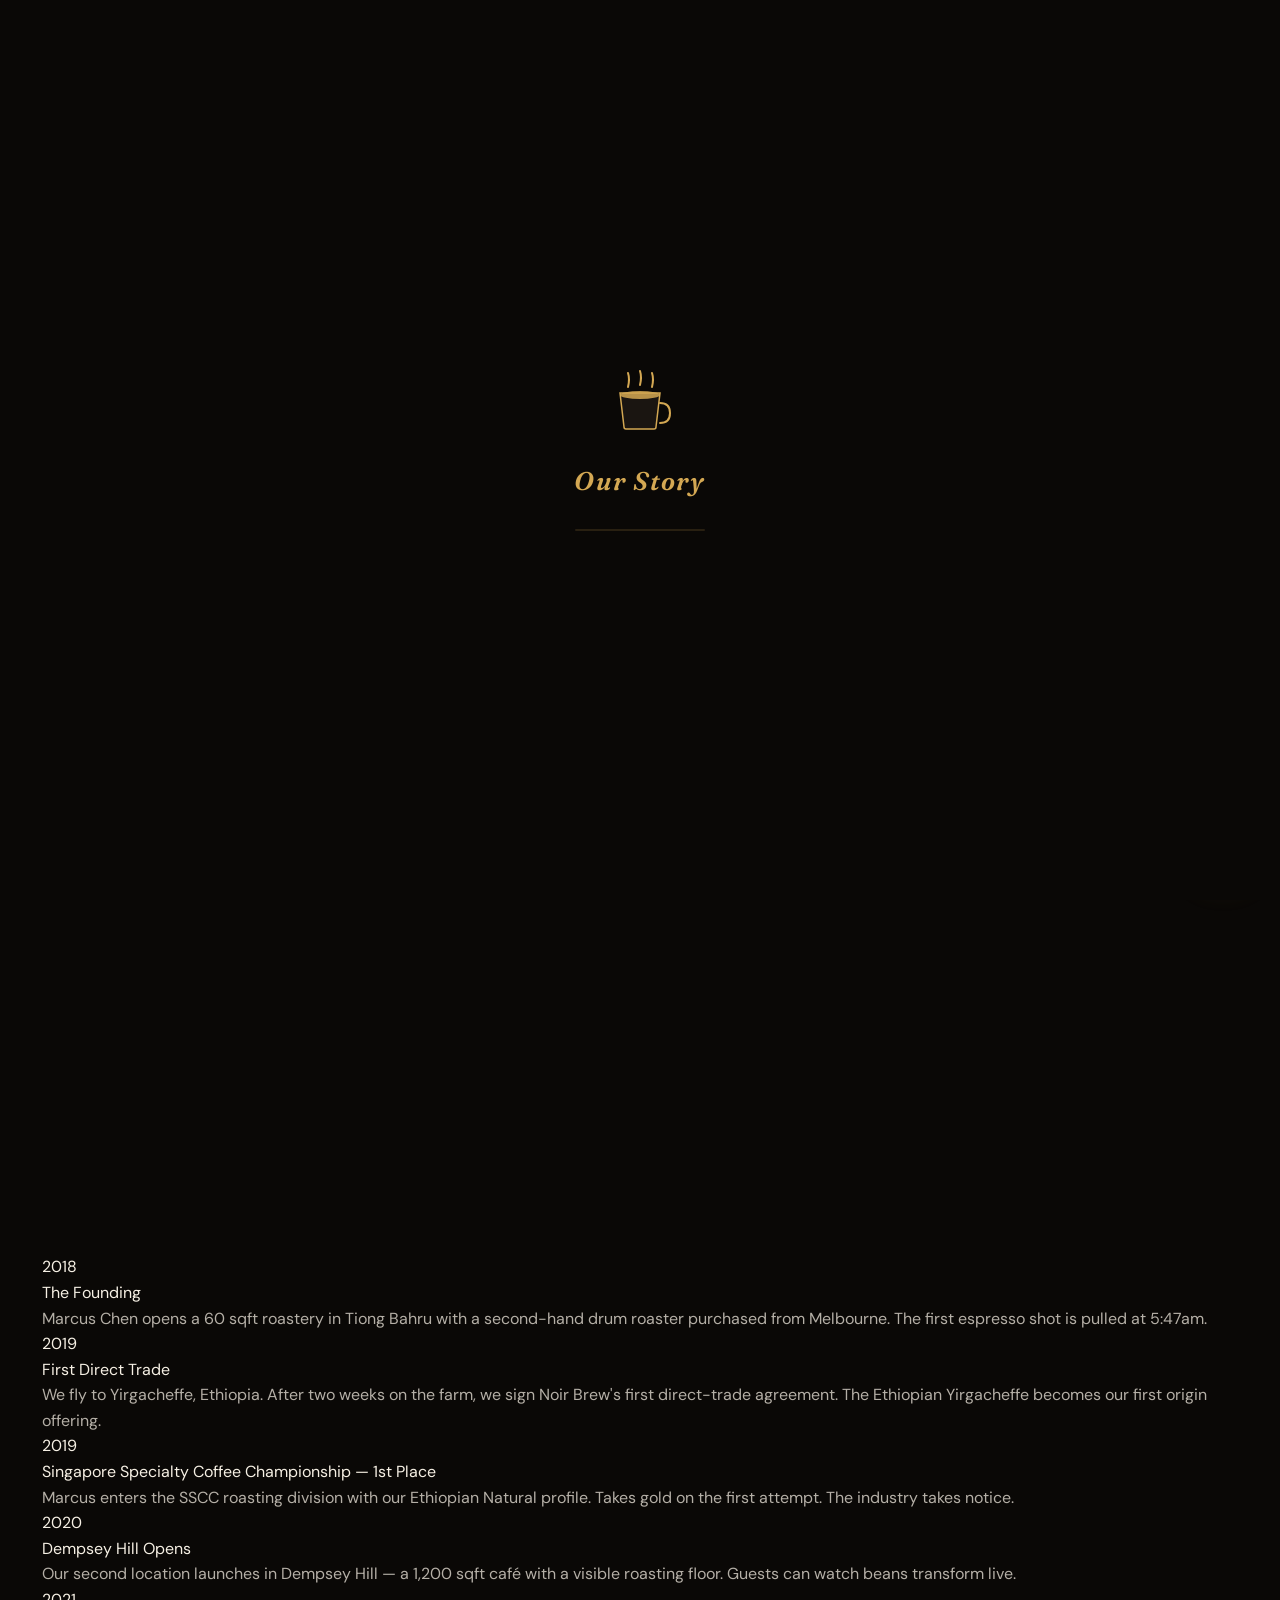
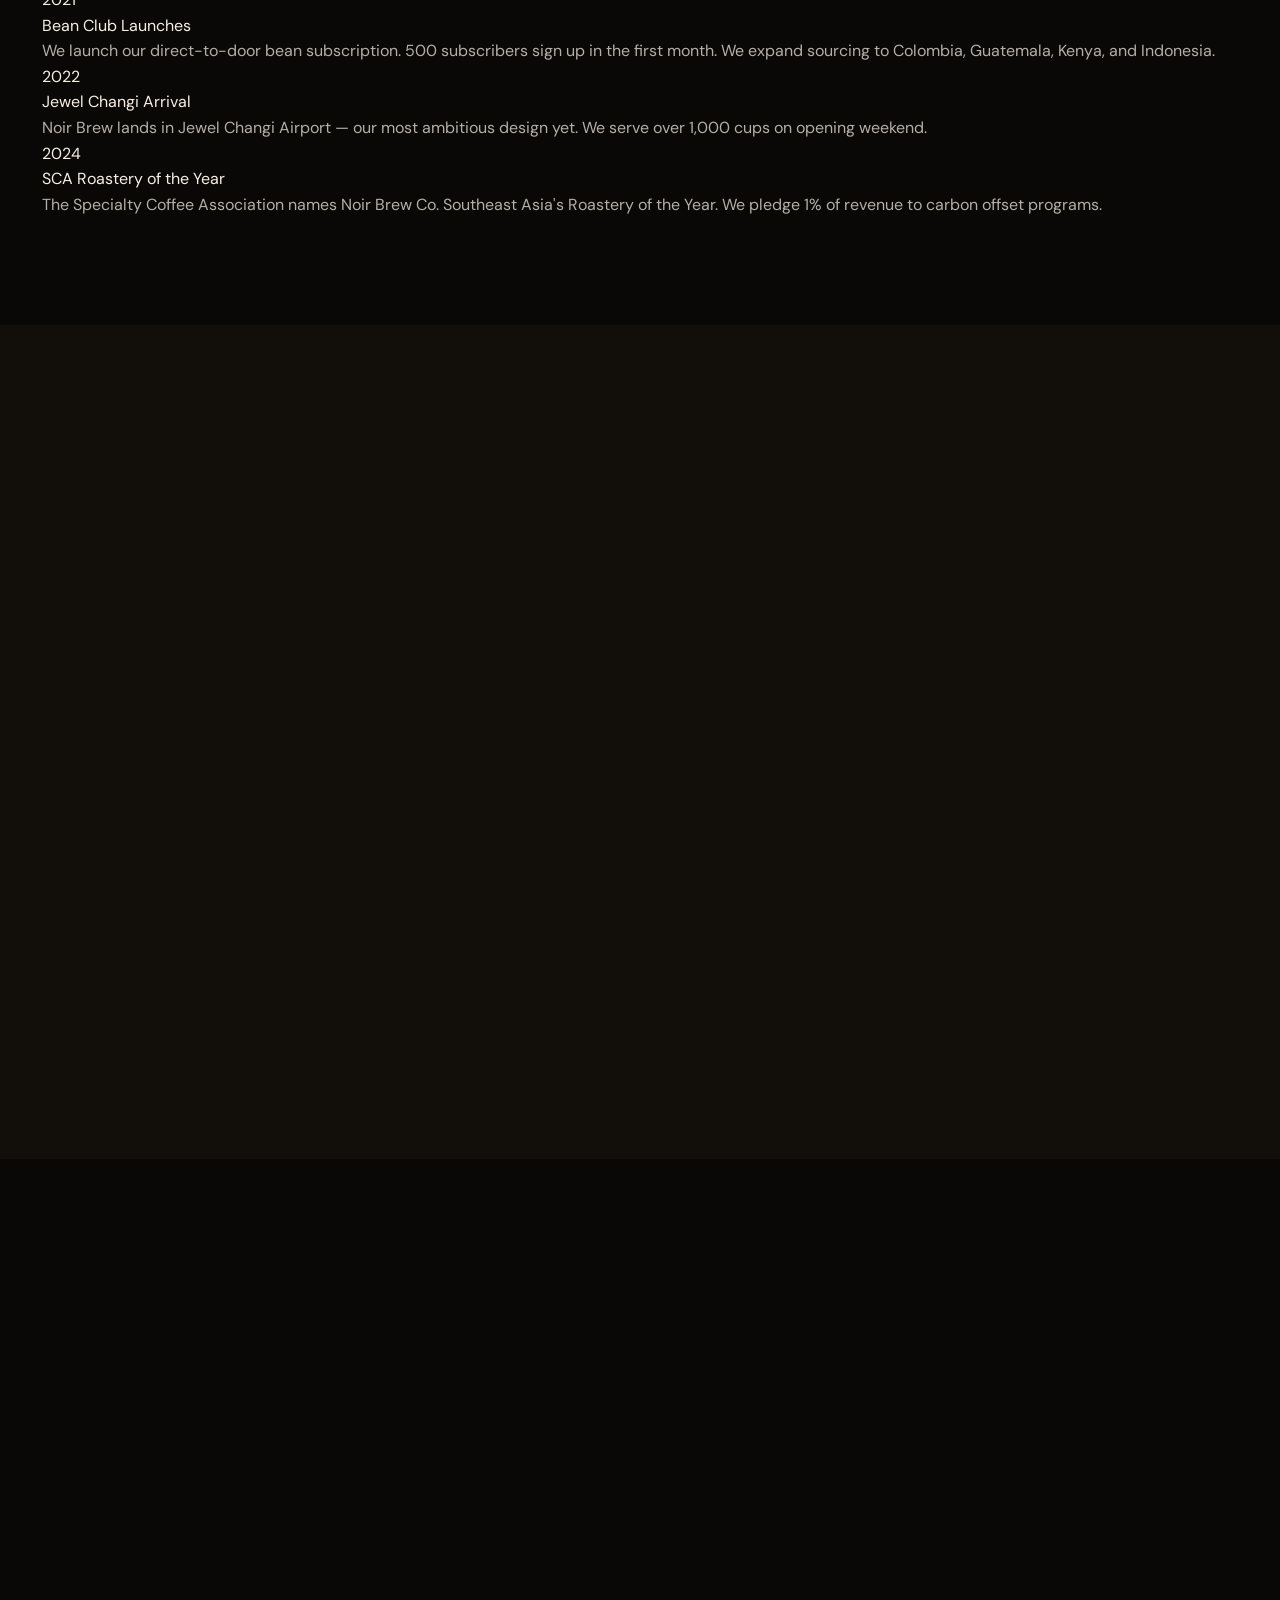
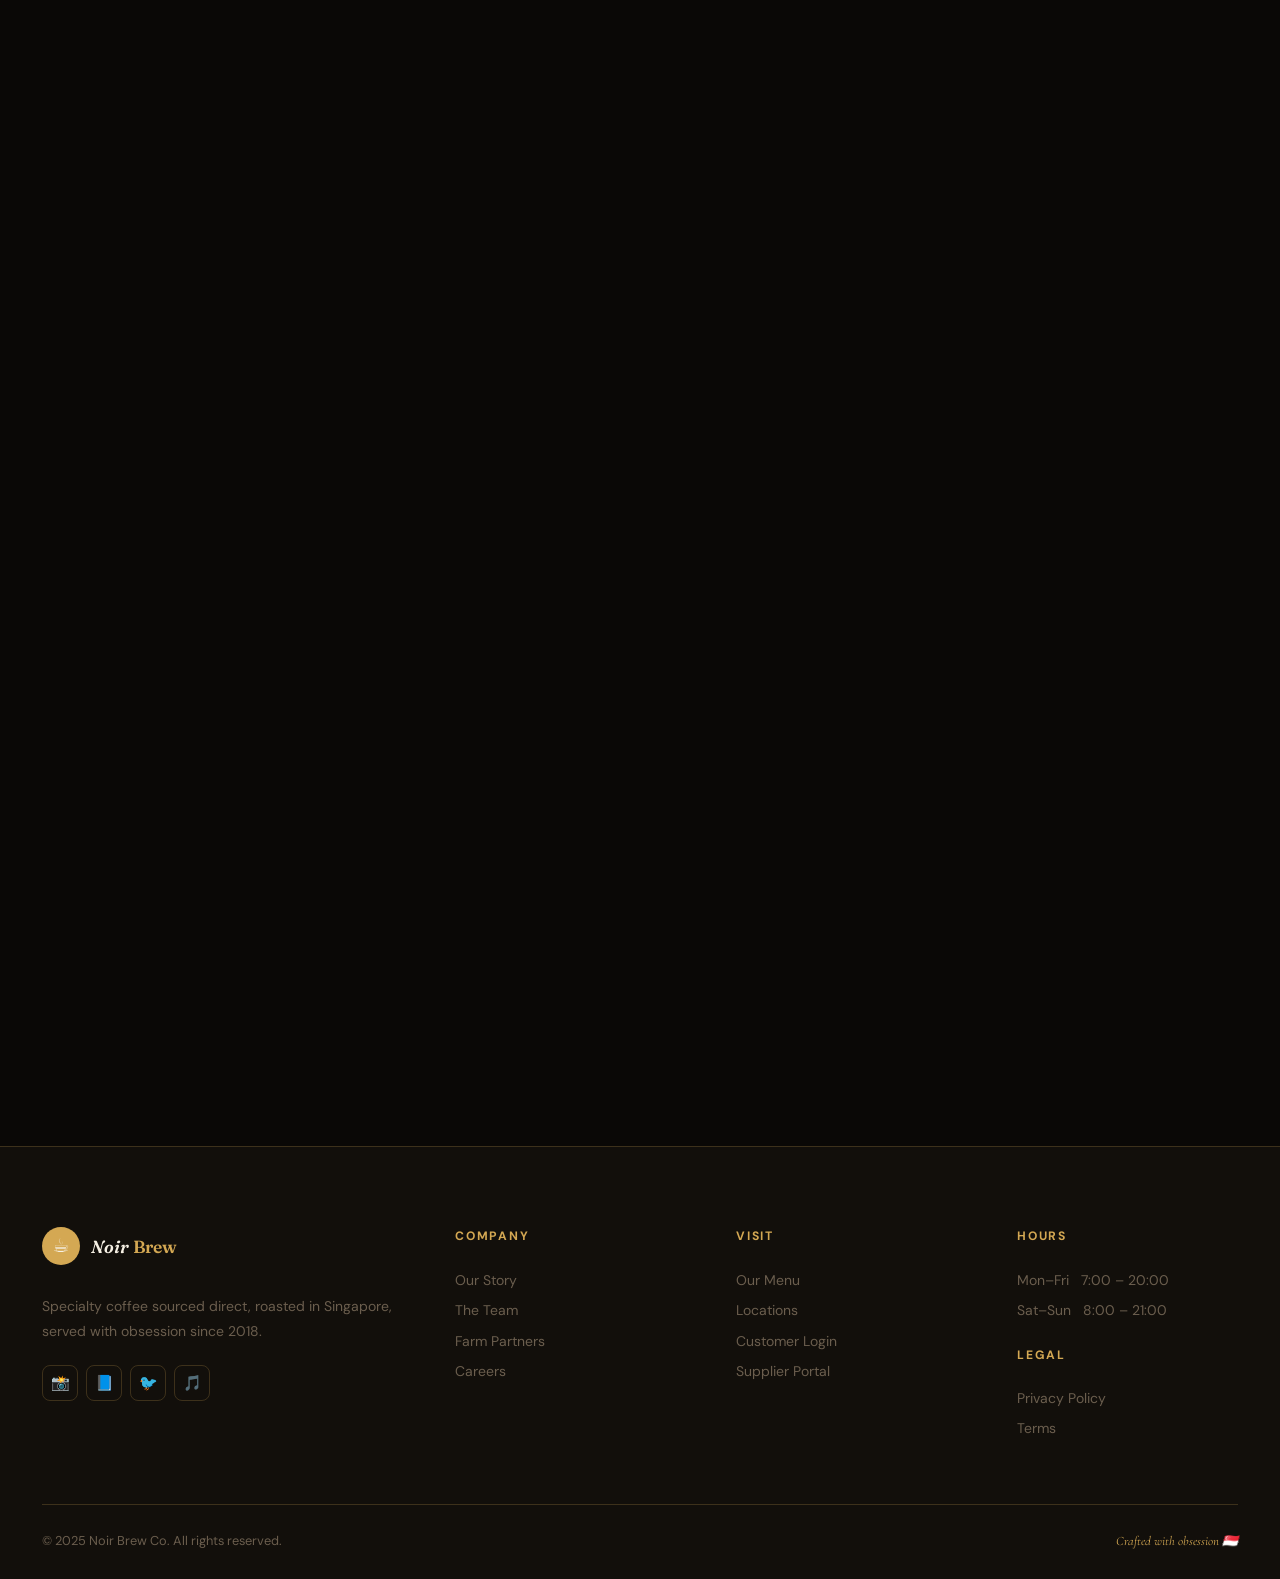
==== about.html @ 49c141d4 "Chatbot HTML" ====
<!doctype html>
<html lang="en">
  <head>
    <meta charset="UTF-8" />
    <meta name="viewport" content="width=device-width, initial-scale=1.0" />
    <meta
      name="description"
      content="Noir Brew Co. — Our story, team, values and farm partnerships. Specialty coffee roasters since 2018."
    />
    <title>About Us — Noir Brew Co.</title>
    <link
      rel="icon"
      href="data:image/svg+xml,<svg xmlns='http://www.w3.org/2000/svg' viewBox='0 0 32 32'><text y='26' font-size='28'>☕</text></svg>"
    />
    <link rel="stylesheet" href="css/style.css" />
    <link rel="stylesheet" href="css/about.css" />
  </head>
  <body>
    <!-- LOADER -->
    <div id="pageLoader">
      <div class="loader__cup">
        <svg viewBox="0 0 64 64" xmlns="http://www.w3.org/2000/svg">
          <path
            d="M20 18 Q22 10 20 4"
            stroke="#d4a853"
            stroke-width="2"
            fill="none"
            stroke-linecap="round"
            style="animation: steamRise 1.4s ease-in-out infinite"
          />
          <path
            d="M32 16 Q34 8 32 2"
            stroke="#d4a853"
            stroke-width="2"
            fill="none"
            stroke-linecap="round"
            style="animation: steamRise 1.4s ease-in-out 0.25s infinite"
          />
          <path
            d="M44 18 Q46 10 44 4"
            stroke="#d4a853"
            stroke-width="2"
            fill="none"
            stroke-linecap="round"
            style="animation: steamRise 1.4s ease-in-out 0.5s infinite"
          />
          <path
            d="M12 24 L16 58 Q16 60 18 60 L46 60 Q48 60 48 58 L52 24 Z"
            fill="#1a1511"
            stroke="#d4a853"
            stroke-width="1.5"
          />
          <path
            d="M52 34 Q62 34 62 44 Q62 54 52 54"
            stroke="#d4a853"
            stroke-width="2"
            fill="none"
            stroke-linecap="round"
          />
          <ellipse
            cx="32"
            cy="26"
            rx="20"
            ry="4"
            fill="#d4a853"
            opacity="0.85"
          />
        </svg>
      </div>
      <div class="loader__logo">Our Story</div>
      <div class="loader__track">
        <div class="loader__bar" id="loaderBar"></div>
      </div>
    </div>
    <div id="themeCurtain"></div>

    <!-- NAVBAR -->
    <nav class="navbar" id="navbar">
      <div class="container navbar__inner">
        <a href="index.html" class="logo">
          <div class="logo__cup">☕</div>
          <div class="logo__text">Noir <em>Brew</em></div>
        </a>
        <ul class="navbar__links">
          <li><a href="index.html" class="nav-link">Home</a></li>
          <li class="has-dropdown">
            <a class="nav-link dropdown-toggle" tabindex="0"
              >Menu
              <svg class="chevron" viewBox="0 0 12 8">
                <path d="M1 1l5 5 5-5" />
              </svg>
            </a>
            <div class="dropdown-menu">
              <a href="menu.html" class="dropdown-item"
                ><span class="dropdown-icon">☕</span>
                <div>
                  <div class="dropdown-label">Hot Drinks</div>
                  <div class="dropdown-sub">Espresso, lattes & more</div>
                </div></a
              >
              <a href="menu.html#cold" class="dropdown-item"
                ><span class="dropdown-icon">🧊</span>
                <div>
                  <div class="dropdown-label">Cold Brews</div>
                  <div class="dropdown-sub">Nitro, iced & sparkling</div>
                </div></a
              >
              <a href="menu.html#beans" class="dropdown-item"
                ><span class="dropdown-icon">🫘</span>
                <div>
                  <div class="dropdown-label">Whole Beans</div>
                  <div class="dropdown-sub">Single-origin bags</div>
                </div></a
              >
            </div>
          </li>
          <li><a href="about.html" class="nav-link active">About</a></li>
          <li><a href="contact.html" class="nav-link">Contact</a></li>
        </ul>
        <div class="navbar__actions">
          <button class="theme-btn" id="themeBtn" title="Toggle theme">
            🌙
          </button>
          <a href="menu.html" class="btn btn-primary">Order Now</a>
          <button
            class="hamburger"
            id="hamburger"
            aria-label="Open menu"
            aria-expanded="false"
          >
            <span></span><span></span><span></span>
          </button>
        </div>
      </div>
    </nav>

    <div class="mob-overlay" id="mobOverlay"></div>
    <div class="mob-menu" id="mobMenu">
      <ul class="mob-menu__links">
        <li><a href="index.html" class="mob-link">🏠 &nbsp;Home</a></li>
        <li><a href="menu.html" class="mob-link">☕ &nbsp;Menu</a></li>
        <li>
          <a href="about.html" class="mob-link active">🫘 &nbsp;About Us</a>
        </li>
        <li><a href="contact.html" class="mob-link">📍 &nbsp;Contact</a></li>
        <li>
          <a href="login.html" class="mob-link">👤 &nbsp;Customer Login</a>
        </li>
        <li>
          <a href="supplier-login.html" class="mob-link"
            >📦 &nbsp;Supplier Portal</a
          >
        </li>
      </ul>
      <div class="mob-menu__divider"></div>
      <div class="mob-menu__actions">
        <a
          href="login.html"
          class="btn btn-outline"
          style="justify-content: center"
          >Sign In</a
        >
        <a
          href="menu.html"
          class="btn btn-primary"
          style="justify-content: center"
          >Order Now</a
        >
      </div>
    </div>

    <!-- PAGE HERO -->
    <section class="page-hero" style="height: 60vh; min-height: 400px">
      <div
        class="page-hero__bg about-hero-bg"
        style="transform: scale(1.04)"
      ></div>
      <div
        class="page-hero__over"
        style="
          background: linear-gradient(
            to bottom,
            rgba(10, 8, 6, 0.82) 0%,
            rgba(10, 8, 6, 0.5) 50%,
            rgba(10, 8, 6, 0.88) 100%
          );
        "
      ></div>

      <!-- Floating stat cards -->
      <div
        style="
          position: absolute;
          bottom: 40px;
          left: 50%;
          transform: translateX(-50%);
          display: flex;
          gap: 16px;
          z-index: 3;
        "
        class="hero-stats-row"
      >
        <div
          style="
            background: rgba(26, 21, 17, 0.88);
            backdrop-filter: blur(14px);
            border: 1px solid var(--c-border-strong);
            border-radius: var(--r-md);
            padding: 14px 22px;
            text-align: center;
            animation: fadeUp 0.8s var(--ease-out) 0.6s both;
          "
        >
          <div
            style="
              font-family: var(--font-display);
              font-size: 1.7rem;
              font-weight: 700;
              color: var(--c-gold);
            "
          >
            2018
          </div>
          <div
            style="
              font-size: 0.7rem;
              font-weight: 700;
              letter-spacing: 0.1em;
              text-transform: uppercase;
              color: var(--c-muted);
            "
          >
            Founded
          </div>
        </div>
        <div
          style="
            background: rgba(26, 21, 17, 0.88);
            backdrop-filter: blur(14px);
            border: 1px solid var(--c-border-strong);
            border-radius: var(--r-md);
            padding: 14px 22px;
            text-align: center;
            animation: fadeUp 0.8s var(--ease-out) 0.75s both;
          "
        >
          <div
            style="
              font-family: var(--font-display);
              font-size: 1.7rem;
              font-weight: 700;
              color: var(--c-gold);
            "
          >
            12K+
          </div>
          <div
            style="
              font-size: 0.7rem;
              font-weight: 700;
              letter-spacing: 0.1em;
              text-transform: uppercase;
              color: var(--c-muted);
            "
          >
            Cups / Month
          </div>
        </div>
        <div
          style="
            background: rgba(26, 21, 17, 0.88);
            backdrop-filter: blur(14px);
            border: 1px solid var(--c-border-strong);
            border-radius: var(--r-md);
            padding: 14px 22px;
            text-align: center;
            animation: fadeUp 0.8s var(--ease-out) 0.9s both;
          "
        >
          <div
            style="
              font-family: var(--font-display);
              font-size: 1.7rem;
              font-weight: 700;
              color: var(--c-gold);
            "
          >
            5
          </div>
          <div
            style="
              font-size: 0.7rem;
              font-weight: 700;
              letter-spacing: 0.1em;
              text-transform: uppercase;
              color: var(--c-muted);
            "
          >
            Countries
          </div>
        </div>
        <div
          style="
            background: rgba(26, 21, 17, 0.88);
            backdrop-filter: blur(14px);
            border: 1px solid var(--c-border-strong);
            border-radius: var(--r-md);
            padding: 14px 22px;
            text-align: center;
            animation: fadeUp 0.8s var(--ease-out) 1.05s both;
          "
        >
          <div
            style="
              font-family: var(--font-display);
              font-size: 1.7rem;
              font-weight: 700;
              color: var(--c-gold);
            "
          >
            SCA
          </div>
          <div
            style="
              font-size: 0.7rem;
              font-weight: 700;
              letter-spacing: 0.1em;
              text-transform: uppercase;
              color: var(--c-muted);
            "
          >
            Certified
          </div>
        </div>
      </div>

      <div class="page-hero__content" style="transform: translateY(-30px)">
        <div
          class="eyebrow"
          style="justify-content: center; margin-bottom: 16px"
        >
          Est. 2018 · Tiong Bahru, Singapore
        </div>
        <h1
          class="page-hero__title"
          style="font-size: clamp(2.6rem, 6vw, 5rem)"
        >
          A Story Told<br />
          <em style="color: var(--c-gold); font-style: italic">In Every Cup</em>
        </h1>
        <div class="breadcrumb" style="margin-top: 18px">
          <a href="index.html">Home</a>
          <span style="opacity: 0.4">→</span>
          <span>About</span>
        </div>
      </div>
    </section>

    <!-- MANIFESTO -->
    <section class="manifesto section--alt">
      <div class="container manifesto__inner">
        <div class="manifesto__line">
          <div class="manifesto__rule"></div>
          <svg width="18" height="18" viewBox="0 0 18 18" fill="none">
            <circle cx="9" cy="9" r="5" stroke="#d4a853" stroke-width="1.5" />
            <circle cx="9" cy="9" r="2" fill="#d4a853" />
          </svg>
          <div
            class="manifesto__rule"
            style="
              background: linear-gradient(90deg, var(--c-gold), transparent);
            "
          ></div>
        </div>
        <blockquote class="manifesto__quote reveal">
          "Coffee is not a commodity. It is a <em>landscape</em>, a farmer's
          hands, a roaster's instinct, and a barista's discipline — all
          collapsed into a single, fleeting moment in your cup."
        </blockquote>
        <p class="manifesto__attr reveal d2">
          — Marcus Chen, Founder & Roast Master
        </p>
      </div>
    </section>

    <!-- ORIGIN STORY -->
    <section class="section">
      <div class="container">
        <div class="story-grid">
          <!-- Left: sticky text -->
          <div class="story-text">
            <div class="eyebrow reveal">Our Story</div>
            <h2 class="reveal d1">
              Born from a<br />
              <em style="color: var(--c-gold); font-style: italic"
                >Single Obsession</em
              >
            </h2>
            <p class="reveal d2">
              It started with a second-hand drum roaster, a cramped unit in
              Tiong Bahru, and the stubborn conviction that Singapore deserved
              world-class specialty coffee.
            </p>
            <p class="reveal d3">
              Marcus had spent a decade travelling origin farms and working in
              roasteries across Melbourne, Tokyo, and Copenhagen. When he came
              home, he brought everything he'd learned — and built something he
              couldn't find anywhere else.
            </p>
            <p class="reveal d4">
              Seven years on, Noir Brew Co. is three locations, twelve farm
              partnerships, and over 12,000 cups a month. But the obsession
              hasn't changed. The only thing that matters is what's in the cup.
            </p>

            <!-- Mini image gallery -->
            <div class="story-img-wrap reveal d5">
              <img
                class="story-img"
                src="https://images.unsplash.com/photo-1447933601403-0c6688de566e?w=800&q=80"
                alt="Coffee farm origin"
                loading="lazy"
              />
            </div>
            <div
              style="
                display: grid;
                grid-template-columns: 1fr 1fr;
                gap: 12px;
                margin-top: 12px;
              "
            >
              <div
                style="
                  border-radius: var(--r-md);
                  overflow: hidden;
                  height: 120px;
                "
                class="reveal d5"
              >
                <img
                  src="https://images.unsplash.com/photo-1459755486867-b55449bb39ff?w=400&q=80"
                  alt="Coffee beans"
                  loading="lazy"
                  style="
                    width: 100%;
                    height: 100%;
                    object-fit: cover;
                    transition: transform 0.6s;
                    display: block;
                  "
                  onmouseenter="this.style.transform = 'scale(1.06)'"
                  onmouseleave="this.style.transform = ''"
                />
              </div>
              <div
                style="
                  border-radius: var(--r-md);
                  overflow: hidden;
                  height: 120px;
                "
                class="reveal d5"
              >
                <img
                  src="https://images.unsplash.com/photo-1510591509098-f4fdc6d0ff04?w=400&q=80"
                  alt="Espresso shot"
                  loading="lazy"
                  style="
                    width: 100%;
                    height: 100%;
                    object-fit: cover;
                    transition: transform 0.6s;
                    display: block;
                  "
                  onmouseenter="this.style.transform = 'scale(1.06)'"
                  onmouseleave="this.style.transform = ''"
                />
              </div>
            </div>
          </div>

          <!-- Right: timeline -->
          <div>
            <div class="eyebrow reveal" style="margin-bottom: 32px">
              The Journey
            </div>
            <div class="timeline">
              <div class="tl-item milestone" data-tl>
                <div class="tl-year">2018</div>
                <div class="tl-title">The Founding</div>
                <p class="tl-desc">
                  Marcus Chen opens a 60 sqft roastery in Tiong Bahru with a
                  second-hand drum roaster purchased from Melbourne. The first
                  espresso shot is pulled at 5:47am.
                </p>
              </div>

              <div class="tl-item" data-tl>
                <div class="tl-year">2019</div>
                <div class="tl-title">First Direct Trade</div>
                <p class="tl-desc">
                  We fly to Yirgacheffe, Ethiopia. After two weeks on the farm,
                  we sign Noir Brew's first direct-trade agreement. The
                  Ethiopian Yirgacheffe becomes our first origin offering.
                </p>
              </div>

              <div class="tl-item milestone" data-tl>
                <div class="tl-year">2019</div>
                <div class="tl-title">
                  Singapore Specialty Coffee Championship — 1st Place
                </div>
                <p class="tl-desc">
                  Marcus enters the SSCC roasting division with our Ethiopian
                  Natural profile. Takes gold on the first attempt. The industry
                  takes notice.
                </p>
              </div>

              <div class="tl-item" data-tl>
                <div class="tl-year">2020</div>
                <div class="tl-title">Dempsey Hill Opens</div>
                <p class="tl-desc">
                  Our second location launches in Dempsey Hill — a 1,200 sqft
                  café with a visible roasting floor. Guests can watch beans
                  transform live.
                </p>
              </div>

              <div class="tl-item milestone" data-tl>
                <div class="tl-year">2021</div>
                <div class="tl-title">Bean Club Launches</div>
                <p class="tl-desc">
                  We launch our direct-to-door bean subscription. 500
                  subscribers sign up in the first month. We expand sourcing to
                  Colombia, Guatemala, Kenya, and Indonesia.
                </p>
              </div>

              <div class="tl-item" data-tl>
                <div class="tl-year">2022</div>
                <div class="tl-title">Jewel Changi Arrival</div>
                <p class="tl-desc">
                  Noir Brew lands in Jewel Changi Airport — our most ambitious
                  design yet. We serve over 1,000 cups on opening weekend.
                </p>
              </div>

              <div class="tl-item milestone" data-tl>
                <div class="tl-year">2024</div>
                <div class="tl-title">SCA Roastery of the Year</div>
                <p class="tl-desc">
                  The Specialty Coffee Association names Noir Brew Co. Southeast
                  Asia's Roastery of the Year. We pledge 1% of revenue to carbon
                  offset programs.
                </p>
              </div>
            </div>
          </div>
        </div>
      </div>
    </section>

    <!-- VALUES -->
    <section class="section section--alt">
      <div class="container">
        <div class="section__header section__header--center">
          <div class="eyebrow reveal">What Drives Us</div>
          <h2 class="reveal d1">
            Four Values.<br />
            <em style="color: var(--c-gold); font-style: italic"
              >No Compromise.</em
            >
          </h2>
          <p
            class="reveal d2"
            style="margin: 14px auto 0; text-align: center; max-width: 52ch"
          >
            These aren't framed posters on a wall. They're the decisions we make
            every single morning before the first shot is pulled.
          </p>
        </div>
        <div class="values-grid">
          <div class="val-card reveal">
            <span class="val-icon">🌿</span>
            <div class="val-title">Radical Transparency</div>
            <p class="val-text">
              Every bag tells you exactly which farm, which farmer, and what we
              paid. No vague "ethically sourced" labels. Real names. Real
              numbers.
            </p>
          </div>
          <div class="val-card reveal d1">
            <span class="val-icon">🔬</span>
            <div class="val-title">Scientific Precision</div>
            <p class="val-text">
              Every roast profile is logged, tasted, and scored. We iterate
              until the cup says what the bean wants to say. Feeling is not a
              process. Data is.
            </p>
          </div>
          <div class="val-card reveal d2">
            <span class="val-icon">🤝</span>
            <div class="val-title">Long-Term Partnerships</div>
            <p class="val-text">
              We don't cherry-pick farms season to season. We invest in
              relationships over years. Our farmers know they have a committed
              buyer — and that changes everything.
            </p>
          </div>
          <div class="val-card reveal d3">
            <span class="val-icon">🌍</span>
            <div class="val-title">Genuine Sustainability</div>
            <p class="val-text">
              200kg of spent grounds composted monthly. Recyclable packaging
              since day one. 1% of revenue into verified carbon offset programs.
              Not perfect, but honest.
            </p>
          </div>
        </div>
      </div>
    </section>

    <!-- TEAM - NOT REAL -->
    <section class="section">
      <div class="container">
        <div class="section__header section__header--center">
          <div class="eyebrow reveal">The People</div>
          <h2 class="reveal d1">
            Meet the Team<br />
            <em style="color: var(--c-gold); font-style: italic"
              >Behind Every Cup</em
            >
          </h2>
          <p
            class="reveal d2"
            style="margin: 14px auto 0; text-align: center; max-width: 50ch"
          >
            Specialists in their craft. Obsessives about coffee. United by the
            belief that quality is never an accident.
          </p>
        </div>
        <div class="team-grid-6" style="margin-top: 50px">
          <div class="tm-card reveal">
            <div class="tm-avatar">MC</div>
            <div class="tm-name">Marcus Chen</div>
            <div class="tm-role">Founder · Roast Master</div>
            <p class="tm-bio">
              20+ years across Melbourne, Tokyo & Copenhagen. Q Grader
              certified. 3× Singapore Specialty Coffee Champion. Thinks in roast
              curves, dreams in flavour notes.
            </p>
            <div class="tm-links">
              <a href="#" class="tm-link" title="LinkedIn">💼</a>
              <a href="#" class="tm-link" title="Instagram">📸</a>
            </div>
          </div>

          <div class="tm-card reveal d1">
            <div class="tm-avatar">SL</div>
            <div class="tm-name">Sarah Lim</div>
            <div class="tm-role">Head Barista · Trainer</div>
            <p class="tm-bio">
              SCA Barista Instructor. Ex-World Barista Championship competitor.
              Trains all Noir Brew baristas to competition standard — and makes
              it look effortless.
            </p>
            <div class="tm-links">
              <a href="#" class="tm-link" title="LinkedIn">💼</a>
              <a href="#" class="tm-link" title="Instagram">📸</a>
            </div>
          </div>

          <div class="tm-card reveal d2">
            <div class="tm-avatar">RS</div>
            <div class="tm-name">Rafael Santos</div>
            <div class="tm-role">Head of Sourcing</div>
            <p class="tm-bio">
              Spends 120+ days a year at origin farms across 5 countries.
              Brazilian-born, Singapore-based. Speaks the language of farmers
              and brings their stories home.
            </p>
            <div class="tm-links">
              <a href="#" class="tm-link" title="LinkedIn">💼</a>
              <a href="#" class="tm-link" title="Instagram">📸</a>
            </div>
          </div>

          <div class="tm-card reveal d1">
            <div class="tm-avatar">PK</div>
            <div class="tm-name">Priya Krishnan</div>
            <div class="tm-role">Operations Director</div>
            <p class="tm-bio">
              Ex-Grab logistics lead. Keeps three cafés, a roastery, and a
              subscription business running without a single missed dispatch.
              The invisible backbone of Noir Brew.
            </p>
            <div class="tm-links">
              <a href="#" class="tm-link" title="LinkedIn">💼</a>
            </div>
          </div>

          <div class="tm-card reveal d2">
            <div class="tm-avatar">JW</div>
            <div class="tm-name">Jamie Wong</div>
            <div class="tm-role">Creative Director</div>
            <p class="tm-bio">
              Designed every Noir Brew touchpoint from the logo to the cup
              sleeve. Art school refugee. Obsessive typographer. Believes a
              brand should feel as good as the coffee tastes.
            </p>
            <div class="tm-links">
              <a href="#" class="tm-link" title="LinkedIn">💼</a>
              <a href="#" class="tm-link" title="Instagram">📸</a>
            </div>
          </div>

          <div class="tm-card reveal d3">
            <div class="tm-avatar">AP</div>
            <div class="tm-name">Aiden Park</div>
            <div class="tm-role">Community Manager</div>
            <p class="tm-bio">
              Runs every event, cupping session, and wholesale partnership. The
              person behind @noirbrew who actually replies to your DMs. Coffee
              nerd. Dog owner. Very online.
            </p>
            <div class="tm-links">
              <a href="#" class="tm-link" title="LinkedIn">💼</a>
              <a href="#" class="tm-link" title="Instagram">📸</a>
            </div>
          </div>
        </div>
      </div>
    </section>

    <!-- FARM PARTNERSHIPS -->
    <section class="farms-section">
      <div class="container">
        <div class="section__header section__header--center">
          <div class="eyebrow reveal">Direct Trade</div>
          <h2 class="reveal d1">
            12 Farms.<br />
            <em style="color: var(--c-gold); font-style: italic"
              >5 Countries.</em
            >
          </h2>
          <p
            class="reveal d2"
            style="margin: 14px auto 0; text-align: center; max-width: 54ch"
          >
            We visit every farm we buy from. Not once — every season. These are
            not suppliers. They are partners, and their livelihoods depend on us
            making a good cup.
          </p>
        </div>
        <div class="origins-grid">
          <div class="origin-card reveal">
            <span class="origin-flag">🇪🇹</span>
            <div class="origin-country">Ethiopia</div>
            <div class="origin-region">Yirgacheffe & Sidama</div>
            <span class="origin-farms">3 Farms</span>
          </div>

          <div class="origin-card reveal d1">
            <span class="origin-flag">🇨🇴</span>
            <div class="origin-country">Colombia</div>
            <div class="origin-region">Huila & Nariño</div>
            <span class="origin-farms">3 Farms</span>
          </div>

          <div class="origin-card reveal d2">
            <span class="origin-flag">🇬🇹</span>
            <div class="origin-country">Guatemala</div>
            <div class="origin-region">Huehuetenango</div>
            <span class="origin-farms">2 Farms</span>
          </div>

          <div class="origin-card reveal d3">
            <span class="origin-flag">🇮🇩</span>
            <div class="origin-country">Indonesia</div>
            <div class="origin-region">Sumatra & Flores</div>
            <span class="origin-farms">2 Farms</span>
          </div>

          <div class="origin-card reveal d4">
            <span class="origin-flag">🇰🇪</span>
            <div class="origin-country">Kenya</div>
            <div class="origin-region">Kirinyaga & Nyeri</div>
            <span class="origin-farms">2 Farms</span>
          </div>
        </div>
      </div>
    </section>

    <!-- AWARDS SECTION -->
    <section class="awards-section">
      <div class="container">
        <div class="section__header section__header--center">
          <div class="eyebrow reveal">Recognition</div>
          <h2 class="reveal d1">
            Awards &<br /><em style="color: var(--c-gold); font-style: italic"
              >Credentials</em
            >
          </h2>
        </div>
        <div class="awards-strip">
          <div class="award-card reveal">
            <span class="award-icon">🏆</span>
            <div>
              <div class="award-year">2024</div>
              <div class="award-title">Roastery of the Year — SEA</div>
              <div class="award-org">Specialty Coffee Association</div>
            </div>
          </div>

          <div class="award-card reveal d1">
            <span class="award-icon">🥇</span>
            <div>
              <div class="award-year">2019 · 2021 · 2023</div>
              <div class="award-title">Singapore Roasting Champion</div>
              <div class="award-org">Singapore Specialty Coffee</div>
            </div>
          </div>

          <div class="award-card reveal d2">
            <span class="award-icon">⭐</span>
            <div>
              <div class="award-year">2022</div>
              <div class="award-title">Best New Café — Singapore</div>
              <div class="award-org">Time Out Singapore</div>
            </div>
          </div>

          <div class="award-card reveal d3">
            <span class="award-icon">🌱</span>
            <div>
              <div class="award-year">2023</div>
              <div class="award-title">Sustainability Leader Award</div>
              <div class="award-org">SCA Asia Pacific</div>
            </div>
          </div>
        </div>
      </div>
    </section>

    <!-- CTA SECTION -->
    <section class="about-cta">
      <div class="container">
        <div
          class="eyebrow reveal"
          style="justify-content: center; margin-bottom: 14px"
        >
          What's Next
        </div>
        <h2
          class="reveal d1"
          style="
            text-align: center;
            margin-bottom: 48px;
            font-size: clamp(1.8rem, 3.5vw, 3rem);
          "
        >
          Come Be Part of<br />
          <em style="color: var(--c-gold); font-style: italic"
            >Something Real</em
          >
        </h2>
        <div class="about-cta__inner">
          <div class="cta-block cta-block--gold reveal">
            <span class="cta-block__icon">📍</span>
            <div class="cta-block__title" style="color: #0a0806">
              Visit a Café
            </div>
            <p class="cta-block__text" style="color: rgba(10, 8, 6, 0.65)">
              Three locations across Singapore. Come in, slow down, and let us
              make you something worth remembering. No rush. Just great coffee
              and good seats.
            </p>
            <a
              href="contact.html"
              class="btn"
              style="
                background: #0a0806;
                color: #d4a853;
                border-radius: var(--r-full);
                padding: 13px 28px;
                font-weight: 600;
                display: inline-flex;
                align-items: center;
                gap: 9px;
                font-size: 0.9rem;
                transition: all 0.3s;
              "
            >
              Find a Location →
            </a>
          </div>

          <div class="cta-block reveal d1">
            <span class="cta-block__icon">🤝</span>
            <div class="cta-block__title">Work With Us</div>
            <p class="cta-block__text">
              Whether you're a farm looking for a committed buyer, a business
              wanting wholesale coffee, or a talented barista ready to join the
              team — we want to hear from you.
            </p>
            <div style="display: flex; gap: 10px; flex-wrap: wrap">
              <a href="supplier-login.html" class="btn btn-outline"
                >Supplier Portal</a
              >
              <a href="contact.html" class="btn btn-ghost">Get in Touch</a>
            </div>
          </div>
        </div>
      </div>
    </section>

    <!-- FOOTER -->
    <footer class="footer">
      <div class="container">
        <div class="footer__grid">
          <div>
            <a
              href="index.html"
              class="logo"
              style="display: inline-flex; margin-bottom: 14px"
            >
              <div class="logo__cup">☕</div>
              <div class="logo__text" style="font-size: 1.1rem">
                Noir <em>Brew</em>
              </div>
            </a>
            <p class="footer__brand-desc">
              Specialty coffee sourced direct, roasted in Singapore, served with
              obsession since 2018.
            </p>
            <div class="footer__social">
              <a href="#" class="social-link">📸</a>
              <a href="#" class="social-link">📘</a>
              <a href="#" class="social-link">🐦</a>
              <a href="#" class="social-link">🎵</a>
            </div>
          </div>
          <div>
            <div class="footer__col-title">Company</div>
            <a href="about.html" class="footer__link">Our Story</a>
            <a href="about.html#team" class="footer__link">The Team</a>
            <a href="about.html#farms" class="footer__link">Farm Partners</a>
            <a href="contact.html" class="footer__link">Careers</a>
          </div>
          <div>
            <div class="footer__col-title">Visit</div>
            <a href="menu.html" class="footer__link">Our Menu</a>
            <a href="contact.html" class="footer__link">Locations</a>
            <a href="login.html" class="footer__link">Customer Login</a>
            <a href="supplier-login.html" class="footer__link"
              >Supplier Portal</a
            >
          </div>
          <div>
            <div class="footer__col-title">Hours</div>
            <div class="footer__link" style="cursor: default">
              Mon–Fri &nbsp; 7:00 – 20:00
            </div>
            <div class="footer__link" style="cursor: default">
              Sat–Sun &nbsp; 8:00 – 21:00
            </div>
            <div class="footer__col-title" style="margin-top: 20px">Legal</div>
            <a href="#" class="footer__link">Privacy Policy</a>
            <a href="#" class="footer__link">Terms</a>
          </div>
        </div>
        <div class="footer__bottom">
          <span>© 2025 Noir Brew Co. All rights reserved.</span>
          <span
            style="
              font-family: var(--font-italic);
              font-style: italic;
              color: var(--c-gold);
            "
            >Crafted with obsession 🇸🇬</span
          >
        </div>
      </div>
    </footer>

    <!-- CHATBOT -->
    <button class="chatbot-fab" id="chatbotFab" aria-label="Open chat">
      <div class="fab-pulse"></div>
      <span class="fab-icon">☕</span>
      <div class="fab-badge" id="fabBadge">1</div>
    </button>
    <div class="chat-panel" id="chatPanel">
      <div class="chat-header">
        <div class="chat-avatar">🤖</div>
        <div class="chat-info">
          <div class="chat-info__name">Noir AI Barista</div>
          <div class="chat-info__status">Ask me about our story</div>
        </div>
      </div>
      <div class="chat-msgs" id="chatMsgs"></div>
      <div class="chat-input-row">
        <input
          class="chat-input"
          id="chatInput"
          placeholder="Ask me anything…"
          autocomplete="off"
          maxlength="200"
        />
        <button class="chat-send" id="chatSend">➤</button>
      </div>
    </div>
    <div class="toast-wrap" id="toastWrap"></div>
  </body>
</html>
---- css/style.css ----
@import url("https://fonts.googleapis.com/css2?family=Fraunces:ital,opsz,wght@0,9..144,300;0,9..144,400;0,9..144,600;0,9..144,700;1,9..144,300;1,9..144,400;1,9..144,600&family=DM+Sans:ital,opsz,wght@0,9..40,300;0,9..40,400;0,9..40,500;0,9..40,600;1,9..40,300&family=Cormorant+Garamond:ital,wght@1,300;1,400;1,500&display=swap");

/* CSS CUSTOM PROPERTIES - DARK THEME (DEFAULT) */
:root {
  --c-bg: #0a0806;
  --c-bg-alt: #120f0b;
  --c-bg-card: #1a1511;
  --c-bg-raised: #22190f;
  --c-gold: #d4a853;
  --c-gold-glow: rgba(212, 168, 83, 0.83);
  --c-gold-hover: #e8bf6e;
  --c-gold-dark: #9e7c3a;
  --c-cream: #f6f0e4;
  --c-cream-dim: rgba(246, 240, 228, 0.72);
  --c-muted: #6b5e4e;
  --c-muted-light: #8a7560;
  --c-border: rgba(212, 168, 83, 0.22);
  --c-border-strong: rgba(212, 168, 83, 0.22);
  --c-shadow: rgba(0, 0, 0, 0.55);
  --c-shadow-gold: rgba(212, 168, 83, 0.28);
  --c-glass: rgba(26, 21, 17, 0.88);
  --c-navbar: rgba(10, 8, 6, 0.94);
  --c-overlay: rgba(10, 8, 6, 0.78);
  --c-error: #e05252;
  --c-success: #52b77a;

  --font-display: "Fraunces", Georgia, serif;
  --font-body: "DM Sans", system-ui, sans-serif;
  --font-italic: "Cormorant Garamond", Georgia, serif;

  --max-w: 1260px;
  --gutter: clamp(16px, 4vw, 32px);
  --r-sm: 8px;
  --r-md: 14px;
  --r-lg: 22px;
  --r-xl: 36px;
  --r-full: 9999px;

  --ease-out: cubic-bezier(0.16, 1, 0.3, 1);
  --ease-bounce: cubic-bezier(0.34, 1.56, 0.64, 1);
  --t-fast: 0.18s;
  --t-mid: 0.36s;
  --t-slow: 0.62s;
}

[data-theme="light"] {
  --c-bg: #f8f4ed;
  --c-bg-alt: #efe8da;
  --c-bg-card: #ffffff;
  --c-bg-raised: #fff9f2;
  --c-gold: #7a5020;
  --c-gold-glow: rgba(122, 80, 32, 0.1);
  --c-gold-hover: #9b6a30;
  --c-gold-dark: #5c3a14;
  --c-cream: #1c1510;
  --c-cream-dim: rgba(28, 21, 16, 0.72);
  --c-muted: #8a7560;
  --c-muted-light: #6b5e4e;
  --c-border: rgba(122, 80, 32, 0.12);
  --c-border-strong: rgba(122, 80, 32, 0.24);
  --c-shadow: rgba(0, 0, 0, 0.12);
  --c-shadow-gold: rgba(122, 80, 32, 0.18);
  --c-glass: rgba(255, 252, 248, 0.92);
  --c-navbar: rgba(248, 244, 237, 0.96);
  --c-overlay: rgba(248, 244, 237, 0.82);
}

/* RESET + BASE */
*,
*::before,
*::after {
  box-sizing: border-box;
  margin: 0;
  padding: 0;
}

html {
  scroll-behavior: smooth;
  scroll-padding-top: 80px;
}

body {
  font-family: var(--font-body);
  font-size: 16px;
  line-height: 1.6;
  color: var(--c-cream);
  background: var(--c-bg);
  overflow-x: hidden;
  transition:
    color var(--t-mid),
    background-color var(--t-mid);
  -webkit-font-smoothing: antialiased;
  -moz-osx-font-smoothing: grayscale;
}

/* CUSTOM SCROLLBAR */
::-webkit-scrollbar {
  width: 5px;
}

::-webkit-scrollbar-track {
  background: var(--c-bg);
}

::-webkit-scrollbar-thumb {
  background: var(--c-gold);
  border-radius: var(--r-full);
}

img {
  max-width: 100%;
  height: auto;
  display: block;
}

a {
  color: inherit;
  text-decoration: none;
}

button {
  cursor: pointer;
  border: none;
  background: none;
  font-family: var(--font-body);
}

ul {
  list-style: none;
}

/* TYPOGRAPHY */
h1,
h2,
h3,
h4,
h5 {
  font-family: var(--font-display);
  font-weight: 600;
  line-height: 1.12;
  letter-spacing: -0.025rem;
  color: var(--c-cream);
}

h1 {
  font-size: clamp(3rem, 6.5vw, 6rem);
}
h2 {
  font-size: clamp(2rem, 4vw, 3.5rem);
}
h3 {
  font-size: clamp(1.35rem, 2.4vw, 1.9rem);
}
h4 {
  font-size: clamp(1.05rem, 1.6vw, 1.35rem);
}

p {
  color: var(--c-cream-dim);
}

.eyebrow {
  display: inline-flex;
  align-items: center;
  gap: 12px;
  font-size: 0.73rem;
  font-weight: 600;
  letter-spacing: 0.2em;
  text-transform: uppercase;
  color: var(--c-gold);
  margin-bottom: 18px;
}

.eyebrow::before,
.eyebrow::after {
  content: "";
  display: block;
  width: 28px;
  height: 1px;
  background: var(--c-gold);
  opacity: 0.55;
}

.italic-line {
  font-family: var(--font-italic);
  font-style: italic;
  font-size: 1.25rem;
  color: var(--c-gold);
  letter-spacing: 0.01em;
}

/* LAYOUT */
.container {
  width: 100%;
  max-width: var(--max-w);
  margin: 0 auto;
  padding: 0 var(--gutter);
}

.section {
  padding: 108px 0;
}

.section--alt {
  background: var(--c-bg-alt);
}

.section__header {
  margin-bottom: 60px;
}
.section__header--center {
  text-align: center;
}
.section__header--center p {
  margin: 16px auto 0;
  text-align: center;
  max-width: 52ch;
}

.grid-2 {
  display: grid;
  grid-template-columns: 1fr 1fr;
  gap: 60px;
  align-items: center;
}
.grid-3 {
  display: grid;
  grid-template-columns: repeat(3, 1fr);
  gap: 28px;
}
.grid-4 {
  display: grid;
  grid-template-columns: repeat(4, 1fr);
  gap: 24px;
}

/* BUTTONS */
.btn {
  display: inline-flex;
  align-items: center;
  gap: 9px;
  padding: 13px 30px;
  border-radius: var(--r-full);
  font-size: 0.875rem;
  font-weight: 600;
  letter-spacing: 0.03em;
  transition: all var(--t-mid) var(--ease-out);
  position: relative;
  overflow: hidden;
  white-space: nowrap;
}

.btn::after {
  content: "";
  position: absolute;
  inset: 0;
  background: rgba(255, 255, 255, 0.08);
  opacity: 0;
  transition: opacity var(--t-fast);
}

.btn:hover::after {
  opacity: 1;
}

.btn-primary {
  background: var(--c-gold);
  color: #0a0806;
  box-shadow: 0 4px 18px var(--c-shadow-gold);
}

.btn-primary:hover {
  background: var(--c-gold-hover);
  transform: translateY(-2px);
  box-shadow: 0 12px 32px var(--c-shadow-gold);
}

.btn-outline {
  border: 1.5px solid var(--c-border-strong);
  color: var(--c-gold);
}

.btn-outline:hover {
  background: var(--c-gold);
  color: #0a0806;
  border-color: var(--c-gold);
  transform: translateY(-2px);
  box-shadow: 0 12px 32px var(--c-shadow-gold);
}

.btn-ghost {
  border: 1.5px solid var(--c-border);
  color: var(--c-cream-dim);
}

.btn-ghost:hover {
  border-color: var(--c-gold);
  color: var(--c-gold);
}

/* PAGE LOADER */
#pageLoader {
  position: fixed;
  inset: 0;
  background: #0a0806;
  z-index: 99999;
  display: flex;
  flex-direction: column;
  align-items: center;
  justify-content: center;
  gap: 28px;
  transition:
    opacity 0.65s var(--ease-out),
    visibility 0.65s;
}

#pageLoader.done {
  opacity: 0;
  visibility: hidden;
  pointer-events: none;
}

.loader__cup {
  width: 64px;
  height: 64px;
  position: relative;
}

.loader__cup svg {
  width: 100%;
  height: 100%;
}

.loader__logo {
  font-family: var(--font-display);
  font-style: italic;
  font-size: 1.6rem;
  font-weight: 600;
  color: #d4a853;
  letter-spacing: 0.05em;
  animation: logoPulse 1.6s ease-in-out infinite;
}

.loader__track {
  width: 130px;
  height: 2px;
  background: rgba(212, 168, 83, 0.15);
  border-radius: var(--r-full);
  overflow: hidden;
}

.loader__bar {
  height: 100%;
  background: #d4a853;
  border-radius: var(--r-full);
  width: 0%;
  transition: width 1.6s ease-in-out;
}

@keyframes logoPulse {
  0%,
  100% {
    opacity: 0.55;
  }
  50% {
    opacity: 1;
  }
}

@keyframes steamRise {
  0% {
    transform: translateY(0) scaleX(1);
    opacity: 0.7;
  }
  50% {
    transform: translateY(-14px) scaleX(1.3);
    opacity: 0.5;
  }
  100% {
    transform: translateY(-26px) scaleX(0.8);
    opacity: 0;
  }
}

/* THEME CURTAIN */
#themeCurtain {
  position: fixed;
  inset: 0;
  background: linear-gradient(160deg, #d4a853 0%, #9e7c3a 100%);
  z-index: 99998;
  pointer-events: none;
  transform: translateY(-105%);
}

@keyframes curtainDrop {
  0% {
    transform: translateY(-105%);
  }
  42% {
    transform: translateY(0%);
  }
  58% {
    transform: translateY(0%);
  }
  100% {
    transform: translateY(105%);
  }
}

#themeCurtain.dropping {
  animation: curtainDrop 0.85s cubic-bezier(0.4, 0, 0.2, 1) forwards;
}

/* NAVBAR */
.navbar {
  position: fixed;
  top: 0;
  left: 0;
  right: 0;
  z-index: 1000;
  padding: 22px 0;
  transition: all var(--t-mid) var(--ease-out);
}

.navbar.scrolled {
  padding: 13px 0;
  background: var(--c-navbar);
  backdrop-filter: blur(24px);
  -webkit-backdrop-filter: blur(24px);
  border-bottom: 1px solid var(--c-border);
  box-shadow: 0 6px 36px var(--c-shadow);
}

.navbar__inner {
  display: flex;
  align-items: center;
  justify-content: space-between;
  gap: 24px;
}

/* LOGO */
.logo {
  display: flex;
  align-items: center;
  gap: 11px;
  z-index: 1002;
  flex-shrink: 0;
}

.logo__cup {
  width: 38px;
  height: 38px;
  background: var(--c-gold);
  border-radius: 50%;
  display: flex;
  align-items: center;
  justify-content: center;
  font-size: 19px;
  transition: transform var(--t-mid) var(--ease-bounce);
}

.logo:hover .logo__cup {
  transform: rotate(18deg) scale(1.12);
}

.logo__text {
  font-family: var(--font-display);
  font-style: italic;
  font-size: 1.22rem;
  font-weight: 600;
  color: var(--c-cream);
  line-height: 1;
}

.logo__text em {
  color: var(--c-gold);
  font-style: normal;
}

/* NAV LINKS */
.navbar__links {
  display: flex;
  align-items: center;
  gap: 4px;
}

.nav-link {
  position: relative;
  padding: 8px 14px;
  font-size: 0.875rem;
  font-weight: 500;
  color: var(--c-cream-dim);
  border-radius: var(--r-sm);
  transition: all var(--t-fast);
  display: flex;
  align-items: center;
  gap: 5px;
}

.nav-link:hover {
  color: var(--c-cream);
  background: var(--c-gold-glow);
}

.nav-link:active {
  color: var(--c-gold);
}

.nav-link::after {
  content: "";
  position: absolute;
  bottom: 3px;
  left: 50%;
  transform: translateX(-50%) scaleX(0);
  width: calc(100% - 28px);
  height: 1.5px;
  background: var(--c-gold);
  border-radius: var(--r-full);
  transition: transform var(--t-fast) var(--ease-out);
}

.nav-link:hover::after,
.nav-link.active::after {
  transform: translateX(-50%) scaleX(1);
}

/* DROPDOWN */
.has-dropdown {
  position: relative;
}

.dropdown-toggle {
  cursor: pointer;
  user-select: none;
}

.chevron {
  width: 11px;
  height: 11px;
  fill: none;
  stroke: currentColor;
  stroke-width: 2;
  stroke-linecap: round;
  stroke-linejoin: round;
  transition: transform var(--t-fast);
  flex-shrink: 0;
}

.has-dropdown:hover .chevron,
.has-dropdown.open .chevron {
  transform: rotate(180deg);
}

.dropdown-menu {
  position: absolute;
  top: calc(100% + 12px);
  left: 50%;
  transform: translateX(-50%) translateY(-8px);
  min-width: 250px;
  background: var(--c-bg-card);
  border: 1px solid var(--c-border-strong);
  border-radius: var(--r-lg);
  padding: 10px;
  opacity: 0;
  visibility: hidden;
  pointer-events: none;
  transition: all var(--t-mid) var(--ease-out);
  box-shadow: 0 24px 60px var(--c-shadow);
}

.has-dropdown:hover .dropdown-menu,
.has-dropdown.open .dropdown-menu {
  opacity: 1;
  visibility: visible;
  pointer-events: auto;
  transform: translateX(-50%) translateY(0);
}

.dropdown-item {
  display: flex;
  align-items: center;
  gap: 13px;
  padding: 11px 13px;
  border-radius: var(--r-sm);
  cursor: pointer;
  transition: background var(--t-fast);
}

.dropdown-item:hover {
  background: var(--c-gold-glow);
}

.dropdown-icon {
  width: 34px;
  height: 34px;
  background: var(--c-gold-glow);
  border-radius: var(--r-sm);
  display: flex;
  align-items: center;
  justify-content: center;
  font-size: 17px;
  flex-shrink: 0;
  transition: transform var(--t-fast);
}

.dropdown-item:hover .dropdown-icon {
  transform: scale(1.12);
}

.dropdown-label {
  font-size: 0.85rem;
  font-weight: 500;
  color: var(--c-cream);
}

.dropdown-sub {
  font-size: 0.74rem;
  color: var(--c-muted);
  margin-top: 2px;
}

/* NAV ACTIONS */
.navbar__actions {
  display: flex;
  align-items: center;
  gap: 10px;
}

/* THEME TOGGLE */
.theme-btn {
  width: 38px;
  height: 38px;
  border-radius: var(--r-full);
  background: var(--c-gold-glow);
  border: 1px solid var(--c-border);
  display: flex;
  align-items: center;
  justify-content: center;
  font-size: 17px;
  transition: all var(--t-fast);
  color: var(--c-gold);
  flex-shrink: 0;
}

.theme-btn:hover {
  background: var(--c-gold);
  color: #0a0806;
  transform: rotate(22deg);
  box-shadow: 0 4px 18px var(--c-shadow-gold);
}

/* HAMBURGER */
.hamburger {
  display: none;
  flex-direction: column;
  align-items: center;
  justify-content: center;
  width: 40px;
  height: 40px;
  gap: 6px;
  z-index: 1002;
  border-radius: var(--r-sm);
  transition: background var(--t-fast);
  padding: 5px;
}

.hamburger:hover {
  background: var(--c-gold-glow);
}

.hamburger span {
  display: block;
  width: 21px;
  height: 1.8px;
  background: var(--c-cream);
  border-radius: var(--r-full);
  transform-origin: center;
  transition: all 0.38s cubic-bezier(0.4, 0, 0.2, 1);
}

.hamburger.open span:nth-child(1) {
  transform: translateY(7.8px) rotate(45deg);
}

.hamburger.open span:nth-child(2) {
  transform: scaleX(0);
  opacity: 0;
}

.hamburger.open span:nth-child(3) {
  transform: translateY(-7.8px) rotate(-45deg);
}

/* MOBILE OVERLAY */
.mob-overlay {
  position: fixed;
  inset: 0;
  background: rgba(10, 8, 6, 0.72);
  z-index: 1000;
  opacity: 0;
  visibility: hidden;
  transition: all var(--t-mid);
  backdrop-filter: blur(4px);
}

.mob-overlay.show {
  opacity: 1;
  visibility: visible;
}

/* MOBILE MENU */
.mob-menu {
  position: fixed;
  top: 0;
  right: 0;
  width: min(320px, 85vw);
  height: 100vh;
  background: var(--c-bg-card);
  border-left: 1px solid var(--c-border);
  z-index: 1001;
  padding: 90px 28px 40px;
  transform: translateX(100%);
  transition: transform 0.44s var(--ease-out);
  overflow: auto;
  display: flex;
  flex-direction: column;
}

.mob-menu.open {
  transform: translateX(0);
}

.mob-menu__links {
  display: flex;
  flex-direction: column;
  gap: 3px;
}

.mob-link {
  display: flex;
  align-items: center;
  padding: 13px 15px;
  font-size: 1.05rem;
  font-weight: 500;
  color: var(--c-cream-dim);
  border-radius: var(--r-sm);
  transition: all var(--t-fast);
  opacity: 0;
  transform: translateX(20px);
}

.mob-menu.open .mob-link {
  opacity: 1;
  transform: translateX(0);
}

.mob-menu.open .mob-link:nth-child(1) {
  transition-delay: 0.09s;
}
.mob-menu.open .mob-link:nth-child(2) {
  transition-delay: 0.14s;
}
.mob-menu.open .mob-link:nth-child(3) {
  transition-delay: 0.19s;
}
.mob-menu.open .mob-link:nth-child(4) {
  transition-delay: 0.24s;
}
.mob-menu.open .mob-link:nth-child(5) {
  transition-delay: 0.29s;
}
.mob-menu.open .mob-link:nth-child(6) {
  transition-delay: 0.34s;
}

.mob-link:hover {
  color: var(--c-gold);
  background: var(--c-gold-glow);
}

.mob-menu__divider {
  height: 1px;
  background: var(--c-border);
  margin: 18px 0;
}

.mob-menu__actions {
  margin-top: auto;
  display: flex;
  flex-direction: column;
  gap: 10px;
}

/* HERO */
.hero {
  position: relative;
  height: 100vh;
  min-height: 640px;
  display: flex;
  align-items: center;
  overflow: hidden;
}

.hero__bg {
  position: absolute;
  inset: 0;
  background: url("https://images.unsplash.com/photo-1495474472287-4d71bcdd2085?w=1920&q=80")
    center/cover no-repeat;
  transform: scale(1.06);
  transition: transform 10s ease;
  will-change: transform;
}
.hero__bg.loaded {
  transform: scale(1);
}

.hero__grad {
  position: absolute;
  inset: 0;
  background: linear-gradient(
    125deg,
    rgba(10, 8, 6, 0.94) 0%,
    rgba(10, 8, 6, 0.58) 55%,
    rgba(10, 8, 6, 0.9) 100%
  );
}

.hero__canvas {
  position: absolute;
  inset: 0;
  pointer-events: none;
  z-index: 1;
}

.hero__content {
  position: relative;
  z-index: 2;
  padding-top: 80px;
}

.hero__tag {
  display: inline-flex;
  align-items: center;
  gap: 12px;
  font-size: 0.74rem;
  font-weight: 600;
  letter-spacing: 0.22em;
  text-transform: uppercase;
  color: var(--c-gold);
  margin-bottom: 26px;
  animation: fadeUp 0.9s var(--ease-out) 0.2s both;
}
.hero__tag span {
  width: 38px;
  height: 1px;
  background: var(--c-gold);
  display: block;
}

.hero__title {
  font-size: clamp(3.4rem, 7.5vw, 6.5rem);
  font-weight: 400;
  line-height: 1.04;
  color: var(--c-cream);
  margin-bottom: 22px;
  animation: fadeUp 0.9s var(--ease-out) 0.4s both;
}
.hero__title em {
  font-style: italic;
  color: var(--c-gold);
}

/* Typed cursor */
#typedText {
  position: relative;
}
#typedText::after {
  content: "|";
  animation: blink 0.75s step-end infinite;
  color: var(--c-gold);
  margin-left: 2px;
}
@keyframes blink {
  0%,
  100% {
    opacity: 1;
  }
  50% {
    opacity: 0;
  }
}

.hero__sub {
  font-size: 1.05rem;
  color: var(--c-cream-dim);
  max-width: 48ch;
  line-height: 1.75;
  margin-bottom: 44px;
  animation: fadeUp 0.9s var(--ease-out) 0.6s both;
}

.hero__actions {
  display: flex;
  align-items: center;
  gap: 14px;
  animation: fadeUp 0.9s var(--ease-out) 0.8s both;
}

.hero__scroll {
  position: absolute;
  bottom: 34px;
  left: 50%;
  transform: translateX(-50%);
  display: flex;
  flex-direction: column;
  align-items: center;
  gap: 9px;
  color: var(--c-muted);
  font-size: 0.7rem;
  letter-spacing: 0.1em;
  text-transform: uppercase;
  animation: fadeUp 1s var(--ease-out) 1.2s both;
  z-index: 2;
}
.scroll-mouse {
  width: 22px;
  height: 34px;
  border: 1.5px solid rgba(212, 168, 83, 0.4);
  border-radius: 11px;
  position: relative;
}
.scroll-mouse::after {
  content: "";
  position: absolute;
  top: 5px;
  left: 50%;
  transform: translateX(-50%);
  width: 3px;
  height: 6px;
  background: var(--c-gold);
  border-radius: var(--r-full);
  animation: scrollDot 2s ease-in-out infinite;
}
@keyframes scrollDot {
  0%,
  100% {
    transform: translateX(-50%) translateY(0);
    opacity: 1;
  }
  60% {
    transform: translateX(-50%) translateY(12px);
    opacity: 0;
  }
}

/* FEATURES SECTION */
.feature-card {
  background: var(--c-bg-card);
  border: 1px solid var(--c-border);
  border-radius: var(--r-lg);
  padding: 38px 30px;
  position: relative;
  overflow: hidden;
  transition: all var(--t-mid) var(--ease-out);
}
.feature-card::before {
  content: "";
  position: absolute;
  inset: 0;
  background: linear-gradient(135deg, var(--c-gold-glow), transparent);
  opacity: 0;
  transition: opacity var(--t-mid);
}
.feature-card:hover {
  transform: translateY(-7px);
  border-color: var(--c-border-strong);
  box-shadow: 0 22px 60px rgba(0, 0, 0, 0.28);
}
.feature-card:hover::before {
  opacity: 1;
}

.feature-icon {
  width: 54px;
  height: 54px;
  background: var(--c-gold-glow);
  border-radius: var(--r-md);
  display: flex;
  align-items: center;
  justify-content: center;
  font-size: 25px;
  margin-bottom: 22px;
  transition: transform var(--t-mid) var(--ease-bounce);
  position: relative;
}
.feature-card:hover .feature-icon {
  transform: scale(1.1) rotate(-6deg);
}

.feature-title {
  font-size: 1.18rem;
  font-weight: 600;
  color: var(--c-cream);
  margin-bottom: 10px;
}
.feature-text {
  font-size: 0.885rem;
  line-height: 1.72;
  color: var(--c-muted);
  max-width: 100%;
}

/* MENU SHOWCASE */
.menu-showcase {
  padding: 108px 0;
  overflow: hidden;
}

.showcase-header {
  display: flex;
  align-items: flex-end;
  justify-content: space-between;
  margin-bottom: 46px;
}

.menu-strip {
  display: flex;
  gap: 22px;
  overflow-x: auto;
  scroll-snap-type: x mandatory;
  -webkit-overflow-scrolling: touch;
  scrollbar-width: none;
  cursor: grab;
  padding-bottom: 8px;
  /* extend past container */
  margin: 0 calc(0px - var(--gutter));
  padding-left: var(--gutter);
  padding-right: var(--gutter);
}

.menu-strip:active {
  cursor: grabbing;
}

.menu-strip::-webkit-scrollbar {
  display: none;
}

.menu-card {
  flex: 0 0 268px;
  scroll-snap-align: start;
  background: var(--c-bg-card);
  border: 1px solid var(--c-border);
  border-radius: var(--r-lg);
  overflow: hidden;
  transition: all var(--t-mid) var(--ease-out);
}

.menu-card:hover {
  transform: translateY(-8px);
  border-color: var(--c-border-strong);
  box-shadow: 0 22px 50px rgba(0, 0, 0, 0.32);
}

.menu-card__media {
  overflow: hidden;
  height: 195px;
}

.menu-card__img {
  width: 100%;
  height: 100%;
  object-fit: cover;
  transition: transform var(--t-slow);
}

.menu-card:hover .menu-card__img {
  transform: scale(1.06);
}

.menu-card__body {
  padding: 20px;
}

.menu-card__tag {
  font-size: 0.68rem;
  font-weight: 700;
  letter-spacing: 0.13em;
  text-transform: uppercase;
  color: var(--c-gold);
  margin-bottom: 7px;
}

.menu-card__name {
  font-size: 1.1rem;
  font-weight: 600;
  color: var(--c-cream);
  margin-bottom: 5px;
}

.menu-card__desc {
  font-size: 0.81rem;
  color: var(--c-muted);
  line-height: 1.62;
  margin-bottom: 16px;
}

.menu-card__foot {
  display: flex;
  align-items: center;
  justify-content: space-between;
}

.menu-card__price {
  font-family: var(--font-display);
  font-size: 1.18rem;
  font-weight: 600;
  color: var(--c-gold);
}

.add-btn {
  width: 34px;
  height: 34px;
  background: var(--c-gold);
  border-radius: 50%;
  display: flex;
  align-items: center;
  justify-content: center;
  color: #0a0806;
  font-size: 20px;
  font-weight: 700;
  line-height: 1;
  transition: all var(--t-fast) var(--ease-bounce);
}

.add-btn:hover {
  transform: scale(1.18) rotate(90deg);
  background: var(--c-gold-hover);
}

/* ABOUT TEASER */
.about-teaser {
  padding: 108px 0;
}

.about-img-wrap {
  position: relative;
}

.about-img {
  border-radius: var(--r-lg);
  height: 540px;
  object-fit: cover;
  width: 100%;
}
.about-float-card {
  position: absolute;
  bottom: -24px;
  right: -24px;
  background: var(--c-gold);
  color: #0a0806;
  padding: 22px 26px;
  border-radius: var(--r-md);
  text-align: center;
  box-shadow: 0 20px 60px var(--c-shadow-gold);
}
.about-float-card .num {
  font-family: var(--font-display);
  font-size: 2.6rem;
  font-weight: 700;
  line-height: 1;
}
.about-float-card .lbl {
  font-size: 0.72rem;
  font-weight: 700;
  letter-spacing: 0.1em;
  text-transform: uppercase;
  margin-top: 4px;
  opacity: 0.75;
}

.about-content {
  display: flex;
  flex-direction: column;
  justify-content: center;
}
.about-title {
  margin-bottom: 22px;
}
.about-para {
  margin-bottom: 14px;
  font-size: 1rem;
  line-height: 1.8;
}

.about-list {
  margin: 28px 0;
  display: flex;
  flex-direction: column;
  gap: 13px;
}
.about-list li {
  display: flex;
  align-items: center;
  gap: 13px;
  font-size: 0.9rem;
  color: var(--c-cream-dim);
}
.about-list li::before {
  content: "✦";
  color: var(--c-gold);
  font-size: 0.7rem;
  flex-shrink: 0;
}

/* TESTIMONIALS */
.testimonials__grid {
  display: grid;
  grid-template-columns: repeat(3, 1fr);
  gap: 22px;
}

.tcard {
  background: var(--c-bg-card);
  border: 1px solid var(--c-border);
  border-radius: var(--r-lg);
  padding: 30px;
  transition: all var(--t-mid) var(--ease-out);
}
.tcard:hover {
  transform: translateY(-5px);
  border-color: var(--c-border-strong);
  box-shadow: 0 18px 44px rgba(0, 0, 0, 0.22);
}

.tcard__mark {
  font-family: var(--font-display);
  font-size: 3rem;
  color: var(--c-gold);
  font-style: italic;
  line-height: 0.8;
  margin-bottom: 14px;
}
.tcard__text {
  font-size: 0.882rem;
  line-height: 1.8;
  color: var(--c-cream-dim);
  margin-bottom: 22px;
}
.tcard__author {
  display: flex;
  align-items: center;
  gap: 12px;
}
.tcard__avatar {
  width: 44px;
  height: 44px;
  border-radius: 50%;
  object-fit: cover;
  border: 2px solid var(--c-border-strong);
}
.tcard__name {
  font-size: 0.88rem;
  font-weight: 600;
  color: var(--c-cream);
}
.tcard__role {
  font-size: 0.75rem;
  color: var(--c-muted);
}
.tcard__stars {
  color: var(--c-gold);
  font-size: 0.78rem;
  letter-spacing: 2px;
  margin-top: 3px;
}

/* STATS */
.stats-band {
  padding: 80px 0;
  background: var(--c-gold);
}
.stats-grid {
  display: grid;
  grid-template-columns: repeat(4, 1fr);
  gap: 40px;
  text-align: center;
}
.stat-num {
  font-family: var(--font-display);
  font-size: clamp(2.4rem, 4vw, 3.4rem);
  font-weight: 700;
  color: #0a0806;
  line-height: 1;
  margin-bottom: 7px;
}
.stat-lbl {
  font-size: 0.82rem;
  font-weight: 600;
  letter-spacing: 0.09em;
  text-transform: uppercase;
  color: rgba(10, 8, 6, 0.62);
}

/* NEWSLETTER */
.newsletter {
  padding: 108px 0;
  text-align: center;
}
.newsletter__inner {
  max-width: 540px;
  margin: 0 auto;
}
.newsletter__icon {
  font-size: 3.2rem;
  margin-bottom: 22px;
  display: block;
}
.newsletter__title {
  margin-bottom: 14px;
}
.newsletter__text {
  color: var(--c-muted);
  margin: 0 auto 34px;
  text-align: center;
  max-width: 46ch;
}
.newsletter__form {
  display: flex;
  gap: 10px;
  max-width: 440px;
  margin: 0 auto;
}
.newsletter__input {
  flex: 1;
  padding: 13px 20px;
  background: var(--c-bg-card);
  border: 1.5px solid var(--c-border);
  border-radius: var(--r-full);
  color: var(--c-cream);
  font-family: var(--font-body);
  font-size: 0.9rem;
  transition: border-color var(--t-fast);
  outline: none;
}
.newsletter__input:focus {
  border-color: var(--c-gold);
}
.newsletter__input::placeholder {
  color: var(--c-muted);
}

/* FOOTER */
.footer {
  background: var(--c-bg-alt);
  border-top: 1px solid var(--c-border);
  padding: 80px 0 28px;
}
.footer__grid {
  display: grid;
  grid-template-columns: 1.6fr 1fr 1fr 1fr;
  gap: 60px;
  margin-bottom: 60px;
}
.footer__brand-desc {
  font-size: 0.875rem;
  color: var(--c-muted);
  line-height: 1.75;
  margin: 15px 0 22px;
}
.footer__social {
  display: flex;
  gap: 8px;
}
.social-link {
  width: 36px;
  height: 36px;
  border: 1px solid var(--c-border);
  border-radius: var(--r-sm);
  display: flex;
  align-items: center;
  justify-content: center;
  font-size: 15px;
  color: var(--c-muted);
  transition: all var(--t-fast);
}
.social-link:hover {
  border-color: var(--c-gold);
  color: var(--c-gold);
  background: var(--c-gold-glow);
  transform: translateY(-2px);
}

.footer__col-title {
  font-size: 0.76rem;
  font-weight: 700;
  letter-spacing: 0.14em;
  text-transform: uppercase;
  color: var(--c-gold);
  margin-bottom: 18px;
}
.footer__link {
  display: block;
  font-size: 0.875rem;
  color: var(--c-muted);
  padding: 4px 0;
  transition: color var(--t-fast);
}
.footer__link:hover {
  color: var(--c-cream);
}

.footer__bottom {
  border-top: 1px solid var(--c-border);
  padding-top: 26px;
  display: flex;
  align-items: center;
  justify-content: space-between;
  font-size: 0.8rem;
  color: var(--c-muted);
}

/* CHATBOT */
.chatbot-fab {
  position: fixed;
  bottom: 28px;
  right: 28px;
  width: 58px;
  height: 58px;
  background: var(--c-gold);
  border-radius: 50%;
  display: flex;
  align-items: center;
  justify-content: center;
  z-index: 900;
  cursor: pointer;
  box-shadow: 0 8px 32px var(--c-shadow-gold);
  transition: all var(--t-mid) var(--ease-bounce);
  overflow: visible;
}
.chatbot-fab:hover {
  transform: scale(1.1);
  box-shadow: 0 14px 42px var(--c-shadow-gold);
}
.fab-icon {
  font-size: 24px;
  transition: all var(--t-mid);
  line-height: 1;
}
.chatbot-fab.open .fab-icon {
  transform: rotate(180deg) scale(0.8);
}

.fab-pulse {
  position: absolute;
  inset: 0;
  border-radius: 50%;
  background: var(--c-gold);
  animation: fabPulse 2.8s ease-out infinite;
  z-index: -1;
}
@keyframes fabPulse {
  0% {
    transform: scale(1);
    opacity: 0.7;
  }
  70% {
    transform: scale(1.75);
    opacity: 0;
  }
  100% {
    transform: scale(1.75);
    opacity: 0;
  }
}

.fab-badge {
  position: absolute;
  top: -4px;
  right: -4px;
  width: 18px;
  height: 18px;
  background: #e05252;
  border-radius: 50%;
  border: 2px solid var(--c-bg);
  font-size: 0.62rem;
  font-weight: 700;
  color: #fff;
  display: flex;
  align-items: center;
  justify-content: center;
  animation: badgePop 0.4s var(--ease-bounce);
}
@keyframes badgePop {
  0% {
    transform: scale(0);
  }
  100% {
    transform: scale(1);
  }
}

/* Chat panel */
.chat-panel {
  position: fixed;
  bottom: 100px;
  right: 28px;
  width: 360px;
  height: 410px;
  background: var(--c-bg-card);
  border: 1px solid var(--c-border-strong);
  border-radius: 22px;
  z-index: 901;
  display: flex;
  flex-direction: column;
  overflow: hidden;
  box-shadow: 0 32px 80px rgba(0, 0, 0, 0.5);
  transform: scale(0.88) translateY(18px);
  transform-origin: bottom right;
  opacity: 0;
  visibility: hidden;
  transition: all 0.36s var(--ease-out);
}
.chat-panel.open {
  transform: scale(1) translateY(0);
  opacity: 1;
  visibility: visible;
}

.chat-header {
  background: var(--c-gold);
  padding: 16px 20px;
  display: flex;
  align-items: center;
  gap: 13px;
  flex-shrink: 0;
}
.chat-avatar {
  width: 42px;
  height: 42px;
  border-radius: 50%;
  background: rgba(10, 8, 6, 0.18);
  display: flex;
  align-items: center;
  justify-content: center;
  font-size: 20px;
  border: 2px solid rgba(10, 8, 6, 0.14);
}
.chat-info__name {
  font-weight: 700;
  font-size: 0.92rem;
  color: #0a0806;
}
.chat-info__status {
  font-size: 0.72rem;
  color: rgba(10, 8, 6, 0.62);
  display: flex;
  align-items: center;
  gap: 5px;
}
.chat-info__status::before {
  content: "";
  width: 7px;
  height: 7px;
  background: #2ecc71;
  border-radius: 50%;
}

.chat-msgs {
  flex: 1;
  overflow-y: auto;
  padding: 18px;
  display: flex;
  flex-direction: column;
  gap: 12px;
  scrollbar-width: thin;
  scrollbar-color: var(--c-border) transparent;
}

.msg-row {
  display: flex;
  gap: 9px;
  animation: msgIn 0.3s var(--ease-out);
}
@keyframes msgIn {
  0% {
    transform: translateY(10px);
    opacity: 0;
  }
  100% {
    transform: translateY(0);
    opacity: 1;
  }
}
.msg-row.user {
  flex-direction: row-reverse;
}

.msg-avt {
  width: 28px;
  height: 28px;
  border-radius: 50%;
  flex-shrink: 0;
  font-size: 13px;
  display: flex;
  align-items: center;
  justify-content: center;
}
.msg-avt.bot {
  background: var(--c-gold-glow);
  color: var(--c-gold);
  border: 1px solid var(--c-border);
}
.msg-avt.user {
  background: var(--c-bg-raised);
  color: var(--c-muted);
  border: 1px solid var(--c-border);
}

.msg-bubble {
  max-width: 78%;
  padding: 9px 15px;
  font-size: 0.855rem;
  line-height: 1.62;
}
.bot .msg-bubble {
  background: var(--c-bg-raised);
  border: 1px solid var(--c-border);
  color: var(--c-cream);
  border-radius: 4px 15px 15px 15px;
}
.user .msg-bubble {
  background: var(--c-gold);
  color: #0a0806;
  border-radius: 15px 15px 4px 15px;
}

.typing-row {
  display: flex;
  gap: 9px;
}
.typing-dots {
  display: flex;
  align-items: center;
  gap: 4px;
  padding: 9px 15px;
  background: var(--c-bg-raised);
  border: 1px solid var(--c-border);
  border-radius: 4px 15px 15px 15px;
}
.dot {
  width: 6px;
  height: 6px;
  background: var(--c-muted);
  border-radius: 50%;
  animation: dotBounce 1.2s ease-in-out infinite;
}
.dot:nth-child(2) {
  animation-delay: 0.2s;
}
.dot:nth-child(3) {
  animation-delay: 0.4s;
}
@keyframes dotBounce {
  0%,
  60%,
  100% {
    transform: translateY(0);
    opacity: 0.4;
  }
  30% {
    transform: translateY(-6px);
    opacity: 1;
  }
}

.qr-wrap {
  display: flex;
  flex-wrap: wrap;
  gap: 6px;
  margin-top: 6px;
}
.qr-btn {
  padding: 5px 13px;
  background: transparent;
  border: 1px solid var(--c-border-strong);
  border-radius: var(--r-full);
  font-size: 0.77rem;
  color: var(--c-gold);
  cursor: pointer;
  transition: all var(--t-fast);
  font-family: var(--font-body);
}
.qr-btn:hover {
  background: var(--c-gold);
  color: #0a0806;
  border-color: var(--c-gold);
}

.chat-input-row {
  padding: 14px 18px;
  border-top: 1px solid var(--c-border);
  display: flex;
  gap: 9px;
  flex-shrink: 0;
}
.chat-input {
  flex: 1;
  padding: 9px 15px;
  background: var(--c-bg-raised);
  border: 1px solid var(--c-border);
  border-radius: var(--r-full);
  color: var(--c-cream);
  font-family: var(--font-body);
  font-size: 0.855rem;
  outline: none;
  transition: border-color var(--t-fast);
}
.chat-input:focus {
  border-color: var(--c-gold);
}
.chat-input::placeholder {
  color: var(--c-muted);
}
.chat-send {
  width: 36px;
  height: 36px;
  background: var(--c-gold);
  border-radius: 50%;
  display: flex;
  align-items: center;
  justify-content: center;
  color: #0a0806;
  font-size: 15px;
  cursor: pointer;
  transition: all var(--t-fast) var(--ease-bounce);
  flex-shrink: 0;
}
.chat-send:hover {
  transform: scale(1.12);
  background: var(--c-gold-hover);
}

/* PAGE HERO (INNER PAGES) */
.page-hero {
  height: 50vh;
  min-height: 330px;
  position: relative;
  display: flex;
  align-items: center;
  justify-content: center;
  text-align: center;
  overflow: hidden;
}
.page-hero__bg {
  position: absolute;
  inset: 0;
  background-size: cover;
  background-position: center;
}
.page-hero__over {
  position: absolute;
  inset: 0;
  background: var(--c-overlay);
}
.page-hero__content {
  position: relative;
  z-index: 2;
}
.page-hero__title {
  font-size: clamp(2.4rem, 5vw, 4rem);
  color: var(--c-cream);
  margin-bottom: 14px;
}
.breadcrumb {
  display: flex;
  align-items: center;
  justify-content: center;
  gap: 9px;
  font-size: 0.84rem;
  color: var(--c-muted);
}
.breadcrumb a {
  color: var(--c-gold);
  transition: color var(--t-fast);
}
.breadcrumb a:hover {
  color: var(--c-gold-hover);
}

/* MENU PAGE */
.menu-filters {
  display: flex;
  align-items: center;
  justify-content: center;
  gap: 9px;
  flex-wrap: wrap;
  padding: 50px 0 38px;
}
.filter-btn {
  padding: 9px 22px;
  border: 1.5px solid var(--c-border);
  border-radius: var(--r-full);
  font-size: 0.84rem;
  font-weight: 500;
  color: var(--c-muted);
  background: transparent;
  font-family: var(--font-body);
  cursor: pointer;
  transition: all var(--t-fast);
}
.filter-btn:hover,
.filter-btn.active {
  background: var(--c-gold);
  color: #0a0806;
  border-color: var(--c-gold);
}

.full-menu-grid {
  display: grid;
  grid-template-columns: repeat(auto-fill, minmax(272px, 1fr));
  gap: 26px;
  padding-bottom: 80px;
}
.menu-item {
  background: var(--c-bg-card);
  border: 1px solid var(--c-border);
  border-radius: var(--r-lg);
  overflow: hidden;
  transition: all var(--t-mid) var(--ease-out);
}
.menu-item:hover {
  transform: translateY(-6px);
  border-color: var(--c-border-strong);
  box-shadow: 0 20px 48px rgba(0, 0, 0, 0.28);
}
.menu-item__media {
  overflow: hidden;
  height: 192px;
}
.menu-item__img {
  width: 100%;
  height: 100%;
  object-fit: cover;
  transition: transform var(--t-slow);
}
.menu-item:hover .menu-item__img {
  transform: scale(1.06);
}
.menu-item__body {
  padding: 20px;
}
.menu-item__tag {
  font-size: 0.67rem;
  font-weight: 700;
  letter-spacing: 0.14em;
  text-transform: uppercase;
  color: var(--c-gold);
  margin-bottom: 7px;
}
.menu-item__name {
  font-size: 1.08rem;
  font-weight: 600;
  color: var(--c-cream);
  margin-bottom: 5px;
}
.menu-item__desc {
  font-size: 0.81rem;
  color: var(--c-muted);
  line-height: 1.62;
  margin-bottom: 16px;
}
.menu-item__foot {
  display: flex;
  align-items: center;
  justify-content: space-between;
}
.menu-item__price {
  font-family: var(--font-display);
  font-size: 1.15rem;
  font-weight: 600;
  color: var(--c-gold);
}

/* ABOUT PAGE */
.value-card {
  background: var(--c-bg-card);
  border: 1px solid var(--c-border);
  border-radius: var(--r-lg);
  padding: 34px 26px;
  text-align: center;
  transition: all var(--t-mid) var(--ease-out);
}
.value-card:hover {
  transform: translateY(-6px);
  border-color: var(--c-border-strong);
}
.value-card__icon {
  font-size: 2.4rem;
  display: block;
  margin: 0 auto 18px;
}
.value-card__title {
  font-size: 1.12rem;
  font-weight: 600;
  color: var(--c-cream);
  margin-bottom: 10px;
}
.value-card__text {
  font-size: 0.87rem;
  line-height: 1.72;
  color: var(--c-muted);
  text-align: center;
  max-width: 100%;
}

.team-grid {
  display: grid;
  grid-template-columns: repeat(3, 1fr);
  gap: 28px;
}
.team-card {
  background: var(--c-bg-card);
  border: 1px solid var(--c-border);
  border-radius: var(--r-lg);
  padding: 34px 22px;
  text-align: center;
  transition: all var(--t-mid) var(--ease-out);
}
.team-card:hover {
  transform: translateY(-6px);
  border-color: var(--c-border-strong);
}
.team-card__img {
  width: 88px;
  height: 88px;
  border-radius: 50%;
  object-fit: cover;
  margin: 0 auto 16px;
  border: 3px solid var(--c-gold);
}
.team-card__name {
  font-size: 1.07rem;
  font-weight: 600;
  color: var(--c-cream);
  margin-bottom: 4px;
}
.team-card__role {
  font-size: 0.75rem;
  font-weight: 700;
  letter-spacing: 0.07em;
  text-transform: uppercase;
  color: var(--c-gold);
  margin-bottom: 12px;
}
.team-card__bio {
  font-size: 0.82rem;
  color: var(--c-muted);
  line-height: 1.7;
  text-align: center;
  max-width: 100%;
}

/* CONTACT PAGE */
.contact-grid {
  display: grid;
  grid-template-columns: 1fr 1.4fr;
  gap: 80px;
  align-items: start;
}

.cinfo-item {
  display: flex;
  gap: 16px;
  margin-bottom: 34px;
}
.cinfo-icon {
  width: 46px;
  height: 46px;
  background: var(--c-gold-glow);
  border-radius: var(--r-md);
  display: flex;
  align-items: center;
  justify-content: center;
  font-size: 20px;
  flex-shrink: 0;
}
.cinfo-label {
  font-size: 0.73rem;
  font-weight: 700;
  letter-spacing: 0.1em;
  text-transform: uppercase;
  color: var(--c-gold);
  margin-bottom: 3px;
}
.cinfo-val {
  font-size: 0.9rem;
  color: var(--c-cream-dim);
  line-height: 1.5;
}

/* Form styles */
.form-group {
  margin-bottom: 20px;
}
.form-label {
  display: block;
  font-size: 0.8rem;
  font-weight: 600;
  color: var(--c-cream-dim);
  margin-bottom: 7px;
  letter-spacing: 0.04em;
}
.form-input,
.form-textarea,
.form-select {
  width: 100%;
  padding: 12px 17px;
  background: var(--c-bg-card);
  border: 1.5px solid var(--c-border);
  border-radius: var(--r-md);
  color: var(--c-cream);
  font-family: var(--font-body);
  font-size: 0.9rem;
  transition: all var(--t-fast);
  outline: none;
  appearance: none;
  -webkit-appearance: none;
}
.form-input:focus,
.form-textarea:focus,
.form-select:focus {
  border-color: var(--c-gold);
  box-shadow: 0 0 0 3px rgba(212, 168, 83, 0.1);
}
.form-input::placeholder,
.form-textarea::placeholder {
  color: var(--c-muted);
}
.form-textarea {
  resize: vertical;
  min-height: 128px;
}
.form-select {
  background-image: url("data:image/svg+xml,%3Csvg xmlns='http://www.w3.org/2000/svg' width='12' height='8'%3E%3Cpath d='M1 1l5 5 5-5' stroke='%23d4a853' stroke-width='1.5' fill='none' stroke-linecap='round'/%3E%3C/svg%3E");
  background-repeat: no-repeat;
  background-position: right 16px center;
  cursor: pointer;
}
.form-row {
  display: grid;
  grid-template-columns: 1fr 1fr;
  gap: 15px;
}

/* LOGIN PAGES */
.login-page {
  min-height: 100vh;
  display: grid;
  grid-template-columns: 1fr 1fr;
}

.login-left {
  position: relative;
  display: flex;
  align-items: center;
  justify-content: center;
  overflow: hidden;
}
.login-left__bg {
  position: absolute;
  inset: 0;
  background-size: cover;
  background-position: center;
}
.login-left__over {
  position: absolute;
  inset: 0;
  background: linear-gradient(
    135deg,
    rgba(10, 8, 6, 0.88),
    rgba(212, 168, 83, 0.12)
  );
}
.login-left__content {
  position: relative;
  z-index: 2;
  padding: 50px 50px;
  text-align: center;
}
.ll-logo {
  font-family: var(--font-display);
  font-style: italic;
  font-size: 2rem;
  font-weight: 600;
  color: var(--c-cream);
  margin-bottom: 8px;
}
.ll-logo em {
  color: var(--c-gold);
  font-style: normal;
}
.ll-tag {
  font-family: var(--font-italic);
  font-style: italic;
  color: var(--c-gold);
  font-size: 1.08rem;
}
.ll-perks {
  margin-top: 56px;
  text-align: left;
}
.perk {
  display: flex;
  align-items: center;
  gap: 13px;
  padding: 13px 0;
  border-bottom: 1px solid rgba(212, 168, 83, 0.1);
  color: var(--c-cream-dim);
  font-size: 0.88rem;
}
.perk__icon {
  width: 34px;
  height: 34px;
  background: var(--c-gold-glow);
  border-radius: var(--r-sm);
  display: flex;
  align-items: center;
  justify-content: center;
  font-size: 16px;
  flex-shrink: 0;
}

.login-right {
  display: flex;
  align-items: center;
  justify-content: center;
  padding: 60px 40px;
  background: var(--c-bg);
}
.login-box {
  width: 100%;
  max-width: 400px;
}

.login-back {
  display: inline-flex;
  align-items: center;
  gap: 7px;
  font-size: 0.84rem;
  color: var(--c-muted);
  margin-bottom: 38px;
  transition: color var(--t-fast);
}
.login-back:hover {
  color: var(--c-gold);
}

.login-tag {
  font-size: 0.73rem;
  font-weight: 700;
  letter-spacing: 0.16em;
  text-transform: uppercase;
  color: var(--c-gold);
  margin-bottom: 9px;
}
.login-title {
  font-size: 2rem;
  margin-bottom: 9px;
}
.login-sub {
  font-size: 0.87rem;
  color: var(--c-muted);
}
.login-sub a {
  color: var(--c-gold);
  text-decoration: underline;
  text-underline-offset: 3px;
}

.supplier-badge {
  display: inline-flex;
  align-items: center;
  gap: 8px;
  background: var(--c-gold-glow);
  border: 1px solid var(--c-border-strong);
  border-radius: var(--r-full);
  padding: 5px 13px;
  font-size: 0.77rem;
  font-weight: 600;
  color: var(--c-gold);
  letter-spacing: 0.06em;
  margin-bottom: 18px;
}

.form-row-pass {
  position: relative;
}
.form-row-pass .form-input {
  padding-right: 46px;
}
.pass-eye {
  position: absolute;
  right: 14px;
  top: 50%;
  transform: translateY(-50%);
  color: var(--c-muted);
  cursor: pointer;
  font-size: 15px;
  transition: color var(--t-fast);
}
.pass-eye:hover {
  color: var(--c-gold);
}

.form-check {
  display: flex;
  align-items: center;
  gap: 9px;
  cursor: pointer;
  font-size: 0.84rem;
  color: var(--c-muted);
  user-select: none;
}
.form-check input {
  display: none;
}
.check-box {
  width: 17px;
  height: 17px;
  border: 1.5px solid var(--c-border-strong);
  border-radius: 4px;
  background: transparent;
  transition: all var(--t-fast);
  display: flex;
  align-items: center;
  justify-content: center;
  flex-shrink: 0;
}
.form-check input:checked ~ .check-box {
  background: var(--c-gold);
  border-color: var(--c-gold);
}
.form-check input:checked ~ .check-box::after {
  content: "✓";
  color: #0a0806;
  font-size: 10px;
  font-weight: 700;
}

.divider-or {
  text-align: center;
  color: var(--c-muted);
  font-size: 0.8rem;
  position: relative;
  margin: 22px 0;
}
.divider-or::before,
.divider-or::after {
  content: "";
  position: absolute;
  top: 50%;
  width: 43%;
  height: 1px;
  background: var(--c-border);
}
.divider-or::before {
  left: 0;
}
.divider-or::after {
  right: 0;
}

.demo-creds {
  background: var(--c-gold-glow);
  border: 1px solid var(--c-border-strong);
  border-radius: var(--r-md);
  padding: 14px 16px;
  font-size: 0.8rem;
  color: var(--c-muted);
  margin-top: 18px;
}
.demo-creds strong {
  color: var(--c-gold);
}

/* SCROLL REVEAL */
.reveal,
.reveal-l,
.reveal-r,
.reveal-s {
  opacity: 0;
  transition:
    opacity 0.72s var(--ease-out),
    transform 0.72s var(--ease-out);
}
.reveal {
  transform: translateY(36px);
}
.reveal-l {
  transform: translateX(-48px);
}
.reveal-r {
  transform: translateX(48px);
}
.reveal-s {
  transform: scale(0.93);
}
.reveal.in,
.reveal-l.in,
.reveal-r.in,
.reveal-s.in {
  opacity: 1;
  transform: none;
}

.d1 {
  transition-delay: 0.08s !important;
}
.d2 {
  transition-delay: 0.16s !important;
}
.d3 {
  transition-delay: 0.24s !important;
}
.d4 {
  transition-delay: 0.32s !important;
}
.d5 {
  transition-delay: 0.4s !important;
}

/* GLOBAL KEYFRAMES */
@keyframes fadeUp {
  0% {
    opacity: 0;
    transform: translateY(28px);
  }
  100% {
    opacity: 1;
    transform: none;
  }
}
@keyframes fadeIn {
  0% {
    opacity: 0;
  }
  100% {
    opacity: 1;
  }
}
@keyframes float {
  0%,
  100% {
    transform: translateY(0);
  }
  50% {
    transform: translateY(-11px);
  }
}
@keyframes rotateSlow {
  to {
    transform: rotate(360deg);
  }
}
@keyframes shimmer {
  0% {
    background-position: -200% center;
  }
  100% {
    background-position: 200% center;
  }
}

/* TOAST */
.toast-wrap {
  position: fixed;
  bottom: 96px;
  left: 50%;
  transform: translateX(-50%);
  z-index: 9000;
  display: flex;
  flex-direction: column;
  gap: 8px;
  pointer-events: none;
}
.toast {
  background: var(--c-bg-card);
  border: 1px solid var(--c-border-strong);
  border-radius: var(--r-md);
  padding: 12px 20px;
  font-size: 0.875rem;
  color: var(--c-cream);
  box-shadow: 0 12px 42px var(--c-shadow);
  display: flex;
  align-items: center;
  gap: 9px;
  animation: toastIn 0.38s var(--ease-out);
  pointer-events: all;
  white-space: nowrap;
}
.toast.ok {
  border-left: 3px solid var(--c-success);
}
.toast.err {
  border-left: 3px solid var(--c-error);
}
.toast.info {
  border-left: 3px solid var(--c-gold);
}
@keyframes toastIn {
  0% {
    transform: translateY(18px);
    opacity: 0;
  }
  100% {
    transform: translateY(0);
    opacity: 1;
  }
}

@keyframes shake {
  0%,
  100% {
    transform: translateX(0);
  }
  15%,
  45%,
  75% {
    transform: translateX(-8px);
  }
  30%,
  60%,
  90% {
    transform: translateX(8px);
  }
}
.shake {
  animation: shake 0.5s ease !important;
}

/* RESPONSIVE DESIGN */
@media (max-width: 1024px) {
  .navbar__links,
  .navbar__actions .btn {
    display: none;
  }
  .hamburger {
    display: flex;
  }
  .grid-2 {
    grid-template-columns: 1fr;
    gap: 40px;
  }
  .grid-3 {
    grid-template-columns: 1fr 1fr;
  }
  .grid-4 {
    grid-template-columns: 1fr 1fr;
  }
  .footer__grid {
    grid-template-columns: 1fr 1fr;
    gap: 40px;
  }
  .testimonials__grid {
    grid-template-columns: 1fr 1fr;
  }
  .stats-grid {
    grid-template-columns: 1fr 1fr;
    gap: 30px;
  }
  .team-grid {
    grid-template-columns: 1fr 1fr;
  }
  .login-page {
    grid-template-columns: 1fr;
  }
  .login-left {
    display: none;
  }
  .contact-grid {
    grid-template-columns: 1fr;
    gap: 50px;
  }
}

@media (max-width: 768px) {
  .section {
    padding: 70px 0;
  }
  .grid-3 {
    grid-template-columns: 1fr;
  }
  .grid-4 {
    grid-template-columns: 1fr;
  }
  .hero__title {
    font-size: clamp(2.4rem, 9vw, 4rem);
  }
  .hero__actions {
    flex-direction: column;
    align-items: flex-start;
  }
  .testimonials__grid {
    grid-template-columns: 1fr;
  }
  .stats-grid {
    grid-template-columns: 1fr 1fr;
  }
  .footer__grid {
    grid-template-columns: 1fr;
    gap: 28px;
  }
  .showcase-header {
    flex-direction: column;
    align-items: flex-start;
    gap: 18px;
  }
  .newsletter__form {
    flex-direction: column;
  }
  .team-grid {
    grid-template-columns: 1fr;
  }
  .form-row {
    grid-template-columns: 1fr;
  }
  .about-float-card {
    position: static;
    margin-top: 18px;
    display: inline-block;
  }
  .footer__bottom {
    flex-direction: column;
    gap: 10px;
    text-align: center;
  }
  .chat-panel {
    width: calc(100vw - 20px);
    right: 10px;
    bottom: 86px;
  }
}

@media (max-width: 480px) {
  .hero__title {
    font-size: 2.3rem;
  }
  .stats-grid {
    grid-template-columns: 1fr 1fr;
  }
}

@media (prefers-reduced-motion: reduce) {
  *,
  *::before,
  *::after {
    animation-duration: 0.01ms !important;
    transition-duration: 0.01ms !important;
  }
}
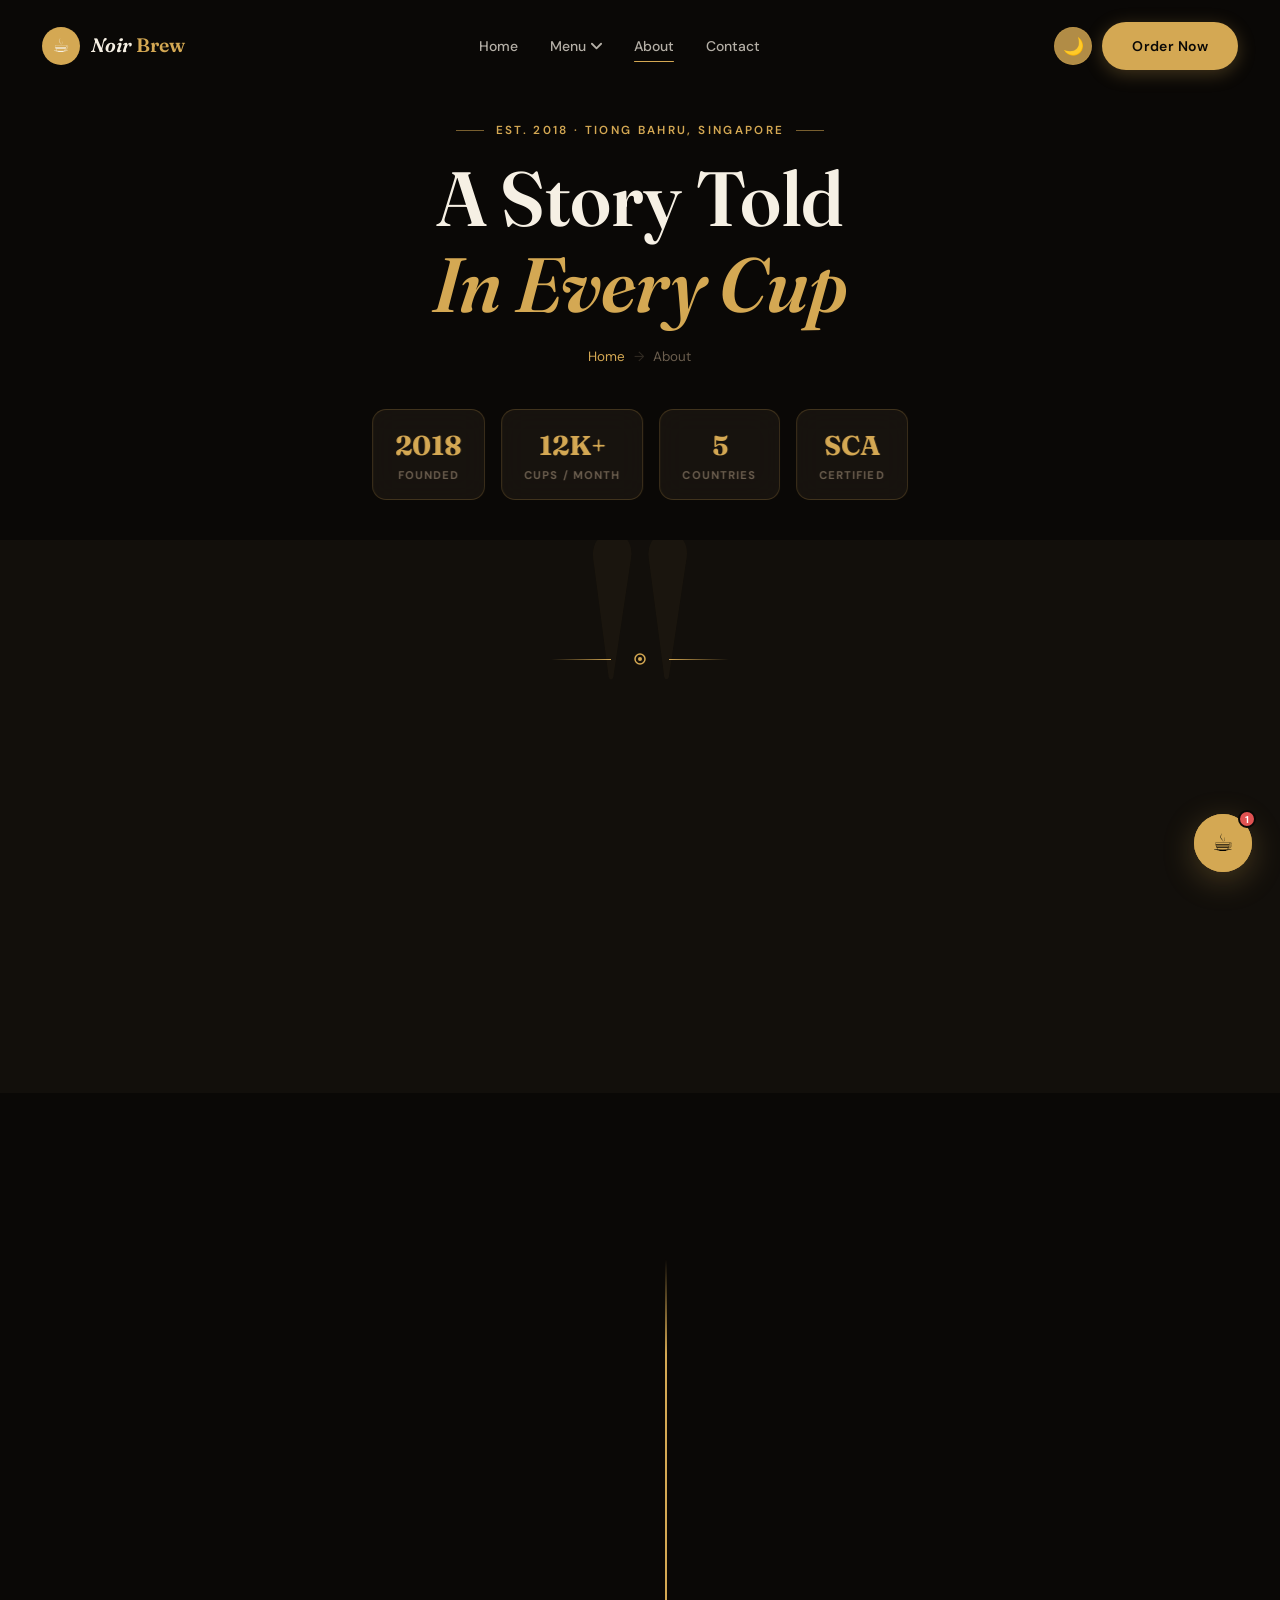
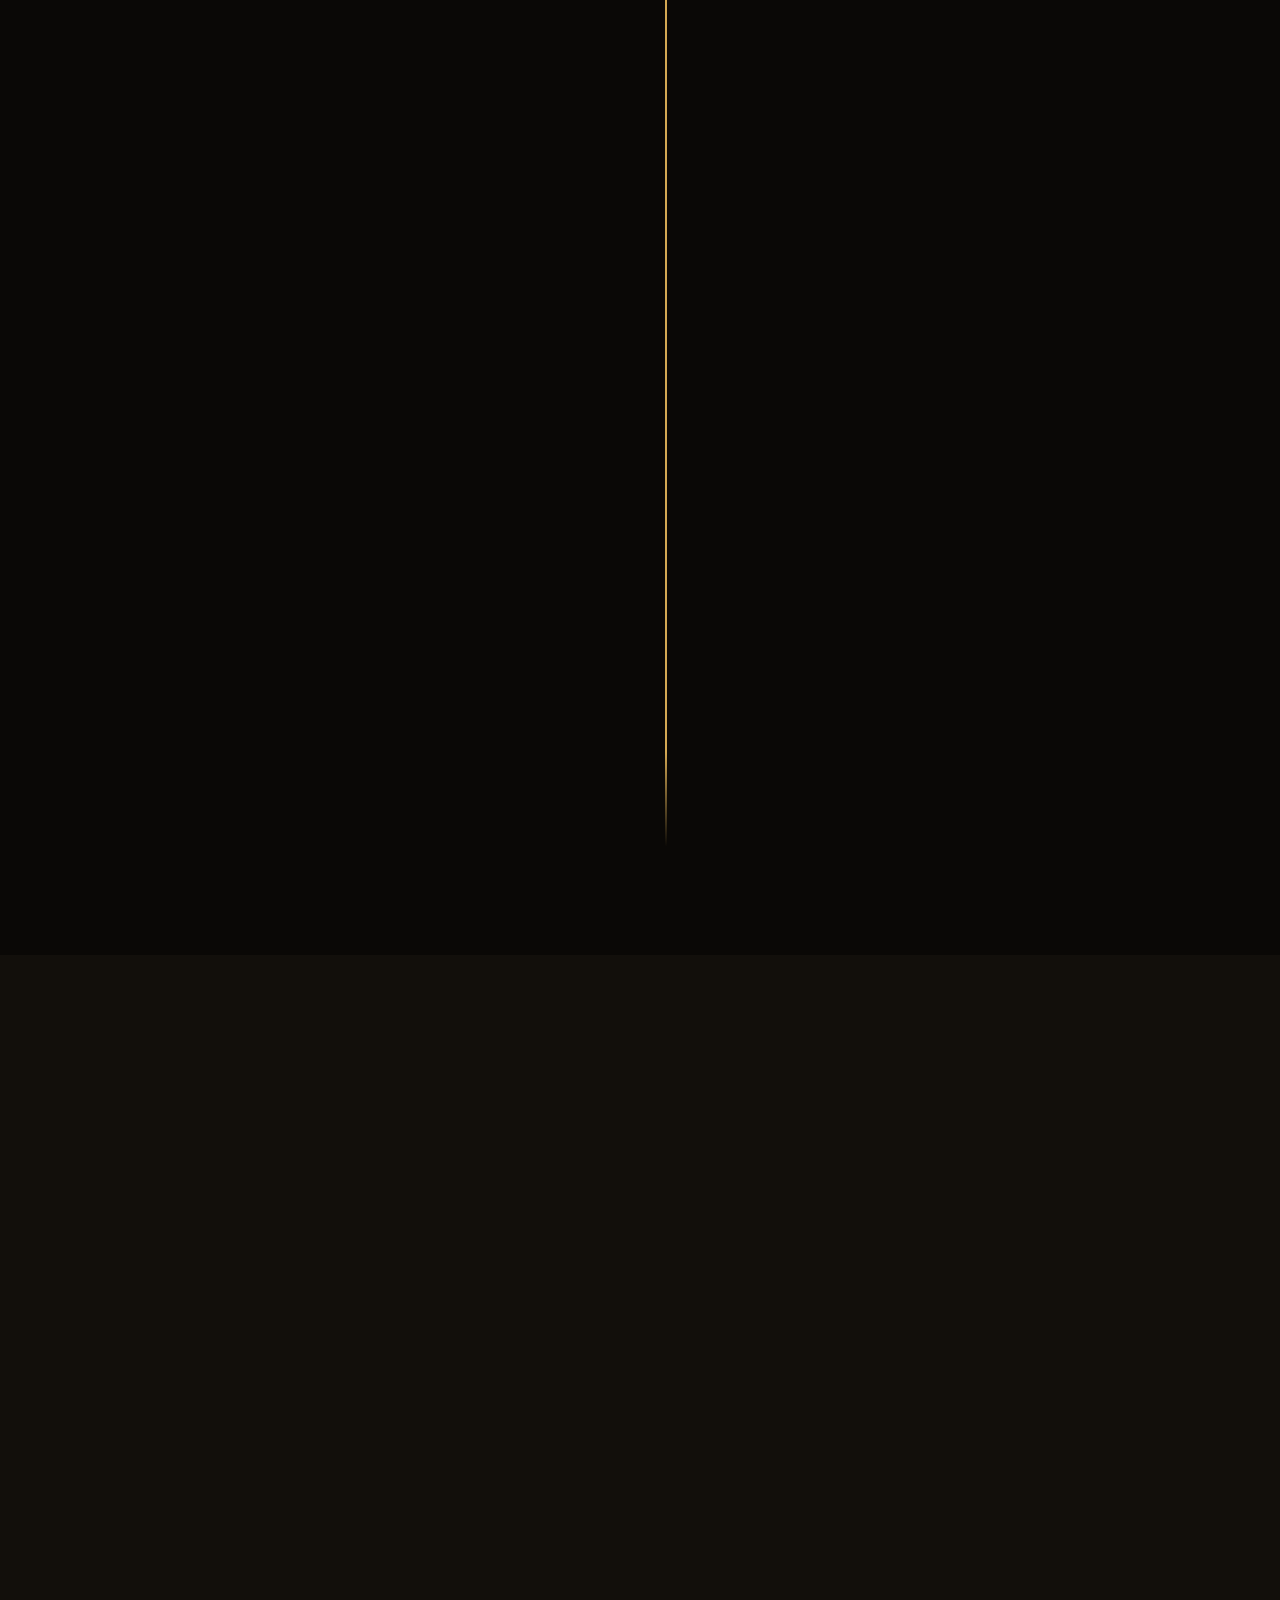
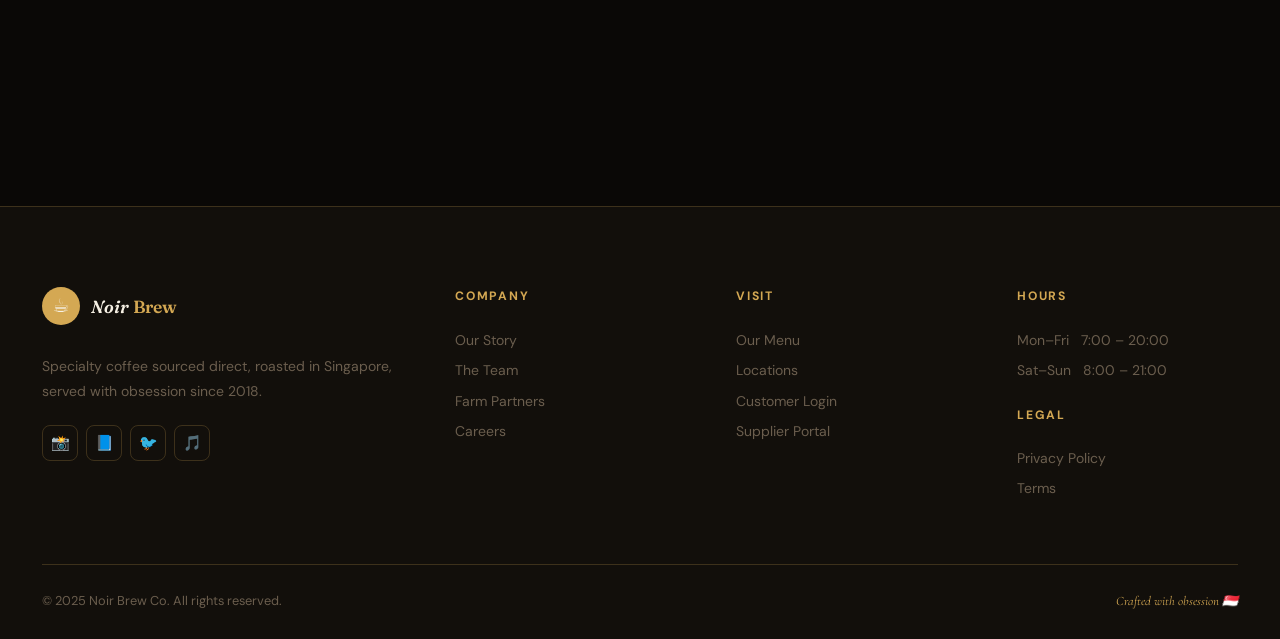
==== commit 9945c381: "loader and navbar" ====
--- a/about.html
+++ b/about.html
@@ -1011,5 +1011,26 @@
       </div>
     </div>
     <div class="toast-wrap" id="toastWrap"></div>
+
+    <!-- ============================================================ JS -->
+
+    <script>
+      /* Loader */
+      window.addEventListener("load", () => {
+        document.getElementById("loaderBar").style.width = "100%";
+        setTimeout(
+          () => document.getElementById("pageLoader").classList.add("done"),
+          1600,
+        );
+      });
+
+      /* Navbar */
+      const navbar = document.getElementById("navbar");
+      window.addEventListener(
+        "scroll",
+        () => navbar.classList.toggle("scrolled", window.scrollY > 60),
+        { passive: true },
+      );
+    </script>
   </body>
 </html>
--- a/css/about.css
+++ b/css/about.css
@@ -0,0 +1,361 @@
+/* PAGE HERO */
+.about-hero-bg {
+  background-image: url("https://images.unsplash.com/photo-1442512595331-e89e73853f31?w=1920&q=80");
+}
+
+/* MANIFESTO */
+.manifesto {
+  padding: 110px 0;
+  text-align: center;
+  position: relative;
+  overflow: hidden;
+}
+.manifesto::before {
+  content: '"';
+  position: absolute;
+  top: -40px;
+  left: 50%;
+  transform: translateX(-50%);
+  font-family: var(--font-display);
+  font-size: 28rem;
+  line-height: 1;
+  color: rgba(212, 168, 83, 0.04);
+  pointer-events: none;
+  user-select: none;
+}
+.manifesto__inner {
+  max-width: 860px;
+  margin: 0 auto;
+  position: relative;
+  z-index: 1;
+}
+.manifesto__line {
+  display: flex;
+  align-items: center;
+  gap: 20px;
+  justify-content: center;
+  margin-bottom: 32px;
+}
+.manifesto__rule {
+  height: 1px;
+  width: 60px;
+  background: linear-gradient(90deg, transparent, var(--c-gold));
+  flex-shrink: 0;
+}
+.manifesto__rule:last-child {
+  background: linear-gradient(90deg, var(--c-gold), transparent);
+}
+.manifesto__quote {
+  font-family: var(--font-display);
+  font-style: italic;
+  font-size: clamp(1.6rem, 3.2vw, 2.6rem);
+  font-weight: 400;
+  line-height: 1.45;
+  color: var(--c-cream);
+  letter-spacing: -0.01em;
+}
+.manifesto__quote em {
+  color: var(--c-gold);
+  font-style: normal;
+}
+.manifesto__attr {
+  font-size: 0.82rem;
+  font-weight: 600;
+  letter-spacing: 0.14em;
+  text-transform: uppercase;
+  color: var(--c-muted);
+  margin-top: 24px;
+}
+
+/* ORIGIN STORY */
+.story-grid {
+  display: grid;
+  grid-template-columns: 1fr 1.1fr;
+  gap: 80px;
+  align-items: start;
+}
+.story-text {
+  position: sticky;
+  top: 120px;
+}
+.story-text p {
+  font-size: 1.02rem;
+  line-height: 1.85;
+  color: var(--c-cream-dim);
+  margin-bottom: 18px;
+}
+.story-img-wrap {
+  position: relative;
+  margin-top: 34px;
+  border-radius: var(--r-lg);
+  overflow: hidden;
+  height: 280px;
+}
+.story-img {
+  width: 100%;
+  height: 100%;
+  object-fit: cover;
+  transition: transform var(--t-slow);
+}
+.story-img-wrap:hover .story-img {
+  transform: scale(1.04);
+}
+
+/* TIMELINE */
+.timeline {
+  position: relative;
+  padding: 10px 0 10px 40px;
+}
+.timeline::before {
+  content: "";
+  position: absolute;
+  left: 12px;
+  top: 0;
+  bottom: 0;
+  width: 2px;
+  background: linear-gradient(
+    180deg,
+    transparent,
+    var(--c-gold) 8%,
+    var(--c-gold) 92%,
+    transparent
+  );
+}
+
+.tl-item {
+  position: relative;
+  padding: 0 0 42px 30px;
+  opacity: 0;
+  transform: translateX(-16px);
+  transition:
+    opacity 0.6s var(--ease-out),
+    transform 0.6s var(--ease-out);
+}
+.tl-item.in {
+  opacity: 1;
+  transform: translateX(0);
+}
+
+/* Dot on the line */
+.tl-item::before {
+  content: "";
+  position: absolute;
+  left: -34px;
+  top: 6px;
+  width: 14px;
+  height: 14px;
+  border-radius: 50%;
+  background: var(--c-bg-alt);
+  border: 2.5px solid var(--c-gold);
+  transition:
+    background 0.3s,
+    transform 0.3s var(--ease-bounce);
+}
+.tl-item:hover::before {
+  background: var(--c-gold);
+  transform: scale(1.25);
+}
+
+/* Year pill */
+.tl-year {
+  display: inline-flex;
+  align-items: center;
+  padding: 2px 11px;
+  background: var(--c-gold);
+  border-radius: var(--r-full);
+  font-size: 0.72rem;
+  font-weight: 700;
+  letter-spacing: 0.08em;
+  color: #0a0806;
+  margin-bottom: 8px;
+}
+.tl-title {
+  font-family: var(--font-display);
+  font-size: 1.05rem;
+  font-weight: 600;
+  color: var(--c-cream);
+  margin-bottom: 6px;
+}
+.tl-desc {
+  font-size: 0.87rem;
+  color: var(--c-muted);
+  line-height: 1.7;
+  max-width: 100%;
+}
+/* Special milestone items */
+.tl-item.milestone .tl-title {
+  color: var(--c-gold);
+}
+.tl-item.milestone::before {
+  background: var(--c-gold);
+  box-shadow: 0 0 10px rgba(212, 168, 83, 0.5);
+}
+
+/* VALUES GRID */
+.values-grid {
+  display: grid;
+  grid-template-columns: repeat(4, 1fr);
+  gap: 22px;
+}
+.val-card {
+  background: var(--c-bg-card);
+  border: 1px solid var(--c-border);
+  border-radius: var(--r-lg);
+  padding: 36px 26px;
+  text-align: center;
+  position: relative;
+  overflow: hidden;
+  transition: all var(--t-mid) var(--ease-out);
+}
+.val-card::after {
+  content: "";
+  position: absolute;
+  bottom: 0;
+  left: 0;
+  right: 0;
+  height: 3px;
+  background: var(--c-gold);
+  transform: scaleX(0);
+  transition: transform var(--t-mid) var(--ease-out);
+}
+.val-card:hover {
+  transform: translateY(-6px);
+  border-color: var(--c-border-strong);
+}
+.val-card:hover::after {
+  transform: scaleX(1);
+}
+
+.val-icon {
+  font-size: 2.6rem;
+  display: block;
+  margin: 0 auto 18px;
+  transition: transform var(--t-mid) var(--ease-bounce);
+}
+.val-card:hover .val-icon {
+  transform: scale(1.15) rotate(-5deg);
+}
+.val-title {
+  font-size: 1.1rem;
+  font-weight: 600;
+  color: var(--c-cream);
+  margin-bottom: 10px;
+}
+.val-text {
+  font-size: 0.855rem;
+  line-height: 1.72;
+  color: var(--c-muted);
+  text-align: center;
+  max-width: 100%;
+}
+
+/* TEAM SECTION */
+.team-grid-6 {
+  display: grid;
+  grid-template-columns: repeat(3, 1fr);
+  gap: 24px;
+}
+.tm-card {
+  background: var(--c-bg-card);
+  border: 1px solid var(--c-border);
+  border-radius: var(--r-lg);
+  padding: 38px 24px 30px;
+  text-align: center;
+  position: relative;
+  overflow: hidden;
+  transition: all var(--t-mid) var(--ease-out);
+}
+.tm-card:hover {
+  transform: translateY(-7px);
+  border-color: var(--c-border-strong);
+  box-shadow: 0 22px 60px rgba(0, 0, 0, 0.28);
+}
+/* Gold shimmer strip on hover */
+.tm-card::before {
+  content: "";
+  position: absolute;
+  top: 0;
+  left: -100%;
+  right: 0;
+  height: 3px;
+  background: linear-gradient(90deg, transparent, var(--c-gold), transparent);
+  transition: left 0.6s ease;
+}
+.tm-card:hover::before {
+  left: 100%;
+}
+
+/* Avatar — initials style */
+.tm-avatar {
+  width: 86px;
+  height: 86px;
+  border-radius: 50%;
+  background: var(--c-gold-glow);
+  border: 3px solid var(--c-border-strong);
+  display: flex;
+  align-items: center;
+  justify-content: center;
+  margin: 0 auto 18px;
+  font-family: var(--font-display);
+  font-size: 1.5rem;
+  font-weight: 600;
+  color: var(--c-gold);
+  letter-spacing: 1px;
+  transition: all var(--t-mid) var(--ease-bounce);
+  position: relative;
+}
+.tm-card:hover .tm-avatar {
+  background: var(--c-gold);
+  color: #0a0806;
+  border-color: var(--c-gold);
+  transform: scale(1.08);
+  box-shadow: 0 8px 28px var(--c-shadow-gold);
+}
+.tm-name {
+  font-size: 1.07rem;
+  font-weight: 600;
+  color: var(--c-cream);
+  margin-bottom: 4px;
+}
+.tm-role {
+  font-size: 0.73rem;
+  font-weight: 700;
+  letter-spacing: 0.1em;
+  text-transform: uppercase;
+  color: var(--c-gold);
+  margin-bottom: 14px;
+}
+.tm-bio {
+  font-size: 0.84rem;
+  color: var(--c-muted);
+  line-height: 1.72;
+  text-align: center;
+  max-width: 100%;
+}
+.tm-links {
+  display: flex;
+  align-items: center;
+  justify-content: center;
+  gap: 10px;
+  margin-top: 18px;
+  padding-top: 16px;
+  border-top: 1px solid var(--c-border);
+}
+.tm-link {
+  width: 32px;
+  height: 32px;
+  border: 1px solid var(--c-border);
+  border-radius: var(--r-sm);
+  display: flex;
+  align-items: center;
+  justify-content: center;
+  font-size: 14px;
+  color: var(--c-muted);
+  transition: all var(--t-fast);
+}
+.tm-link:hover {
+  border-color: var(--c-gold);
+  color: var(--c-gold);
+  background: var(--c-gold-glow);
+  transform: translateY(-2px);
+}
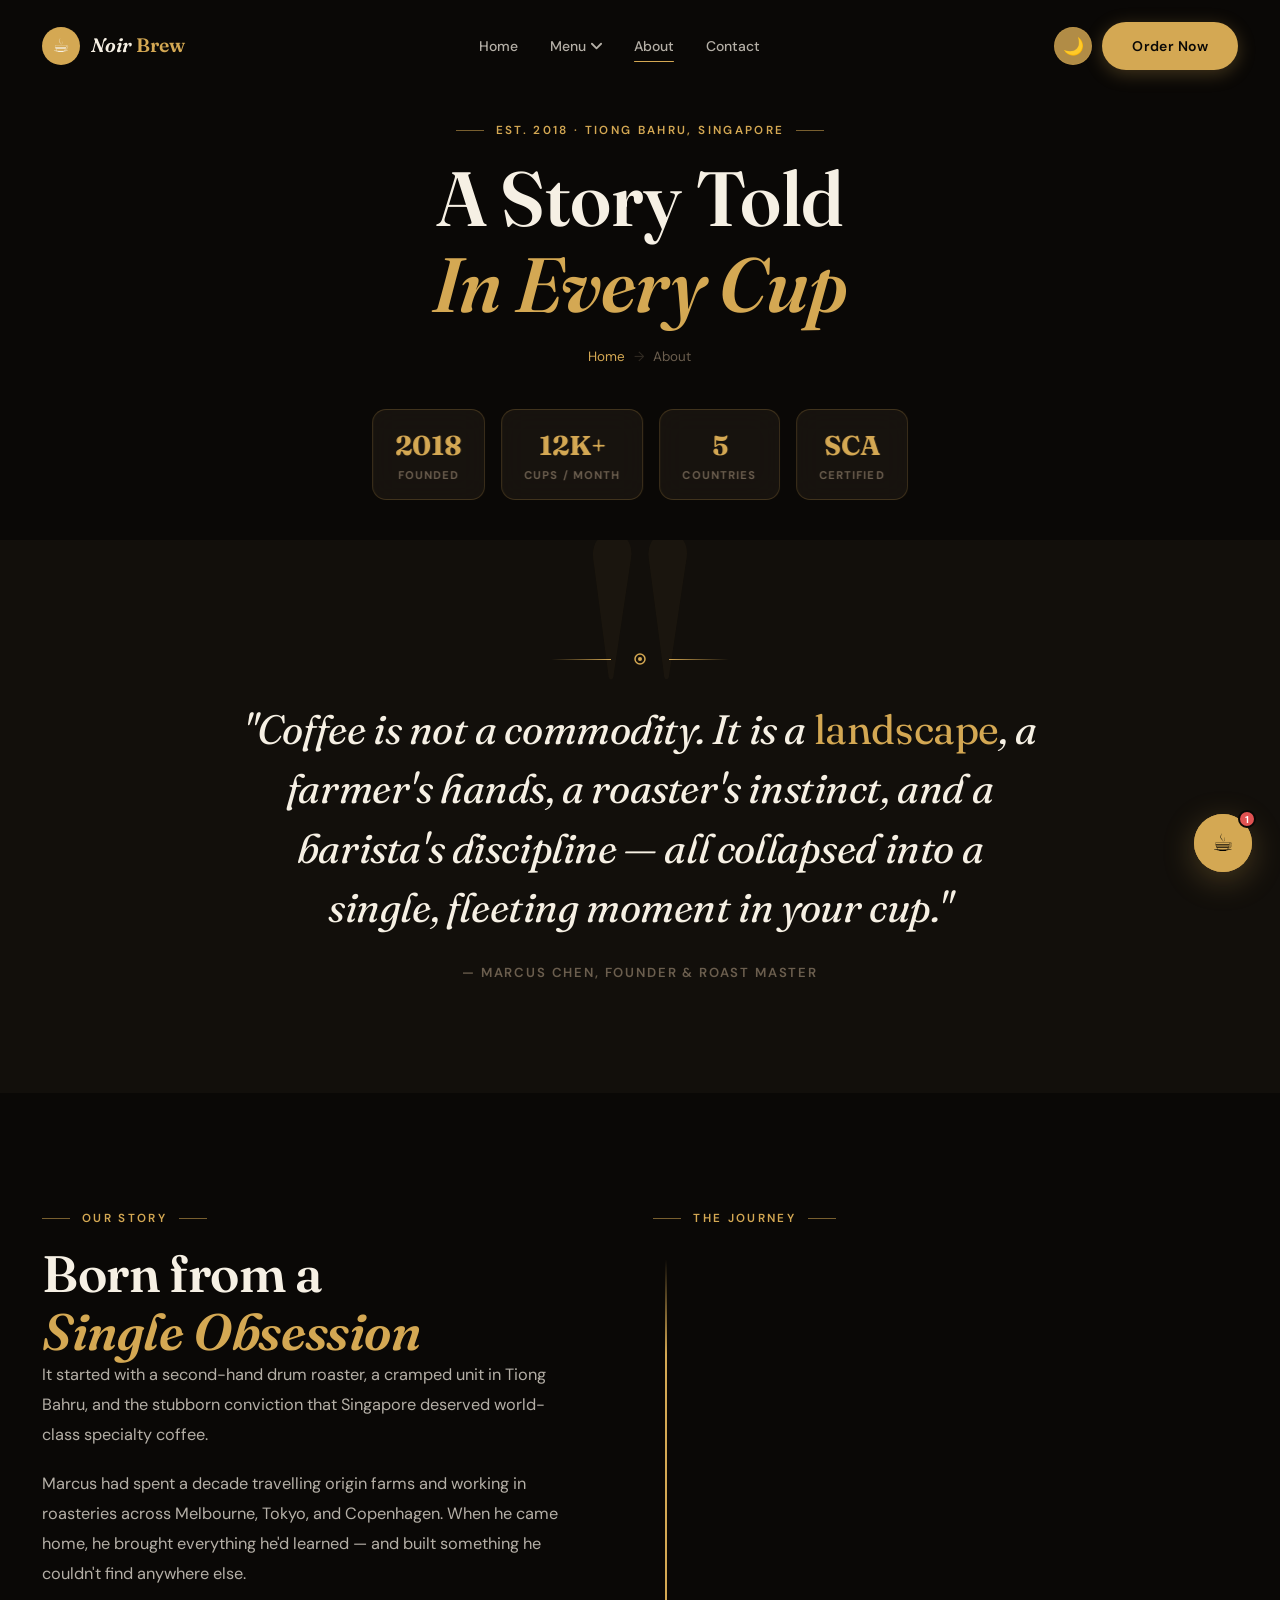
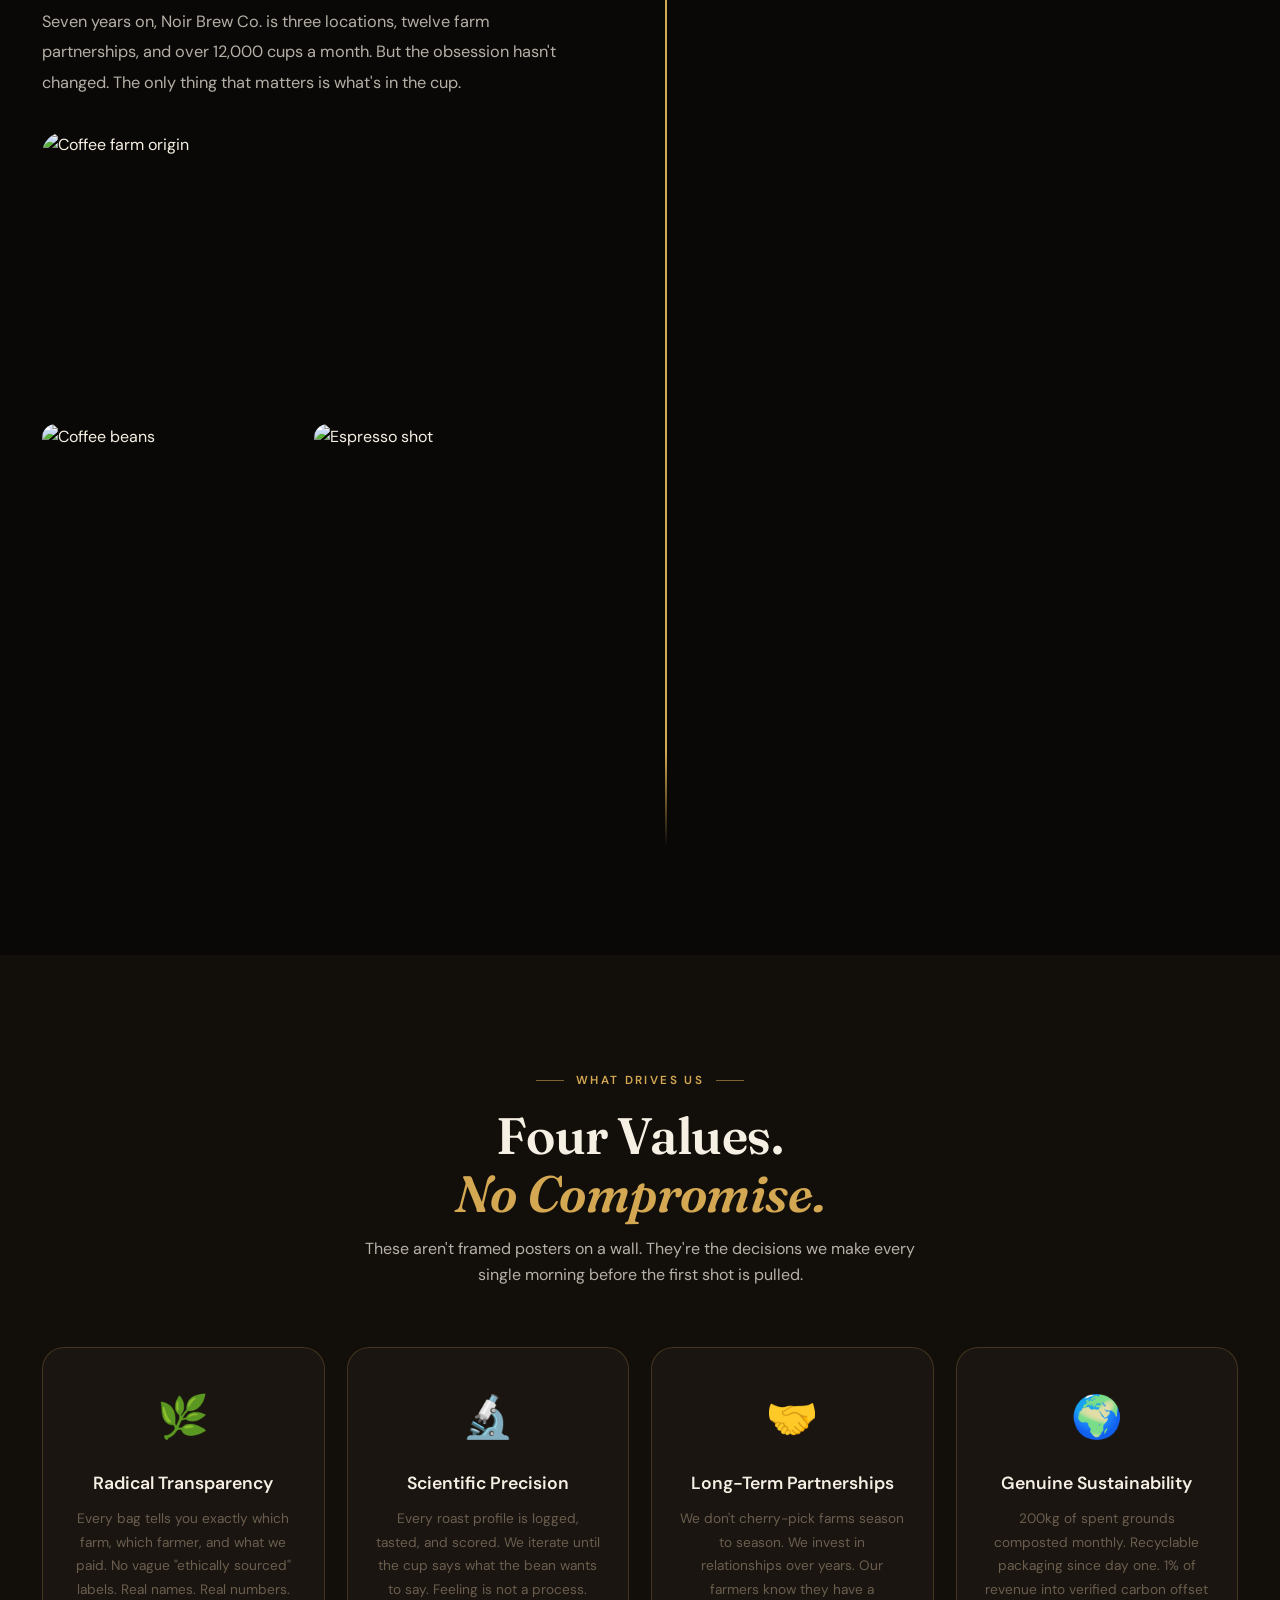
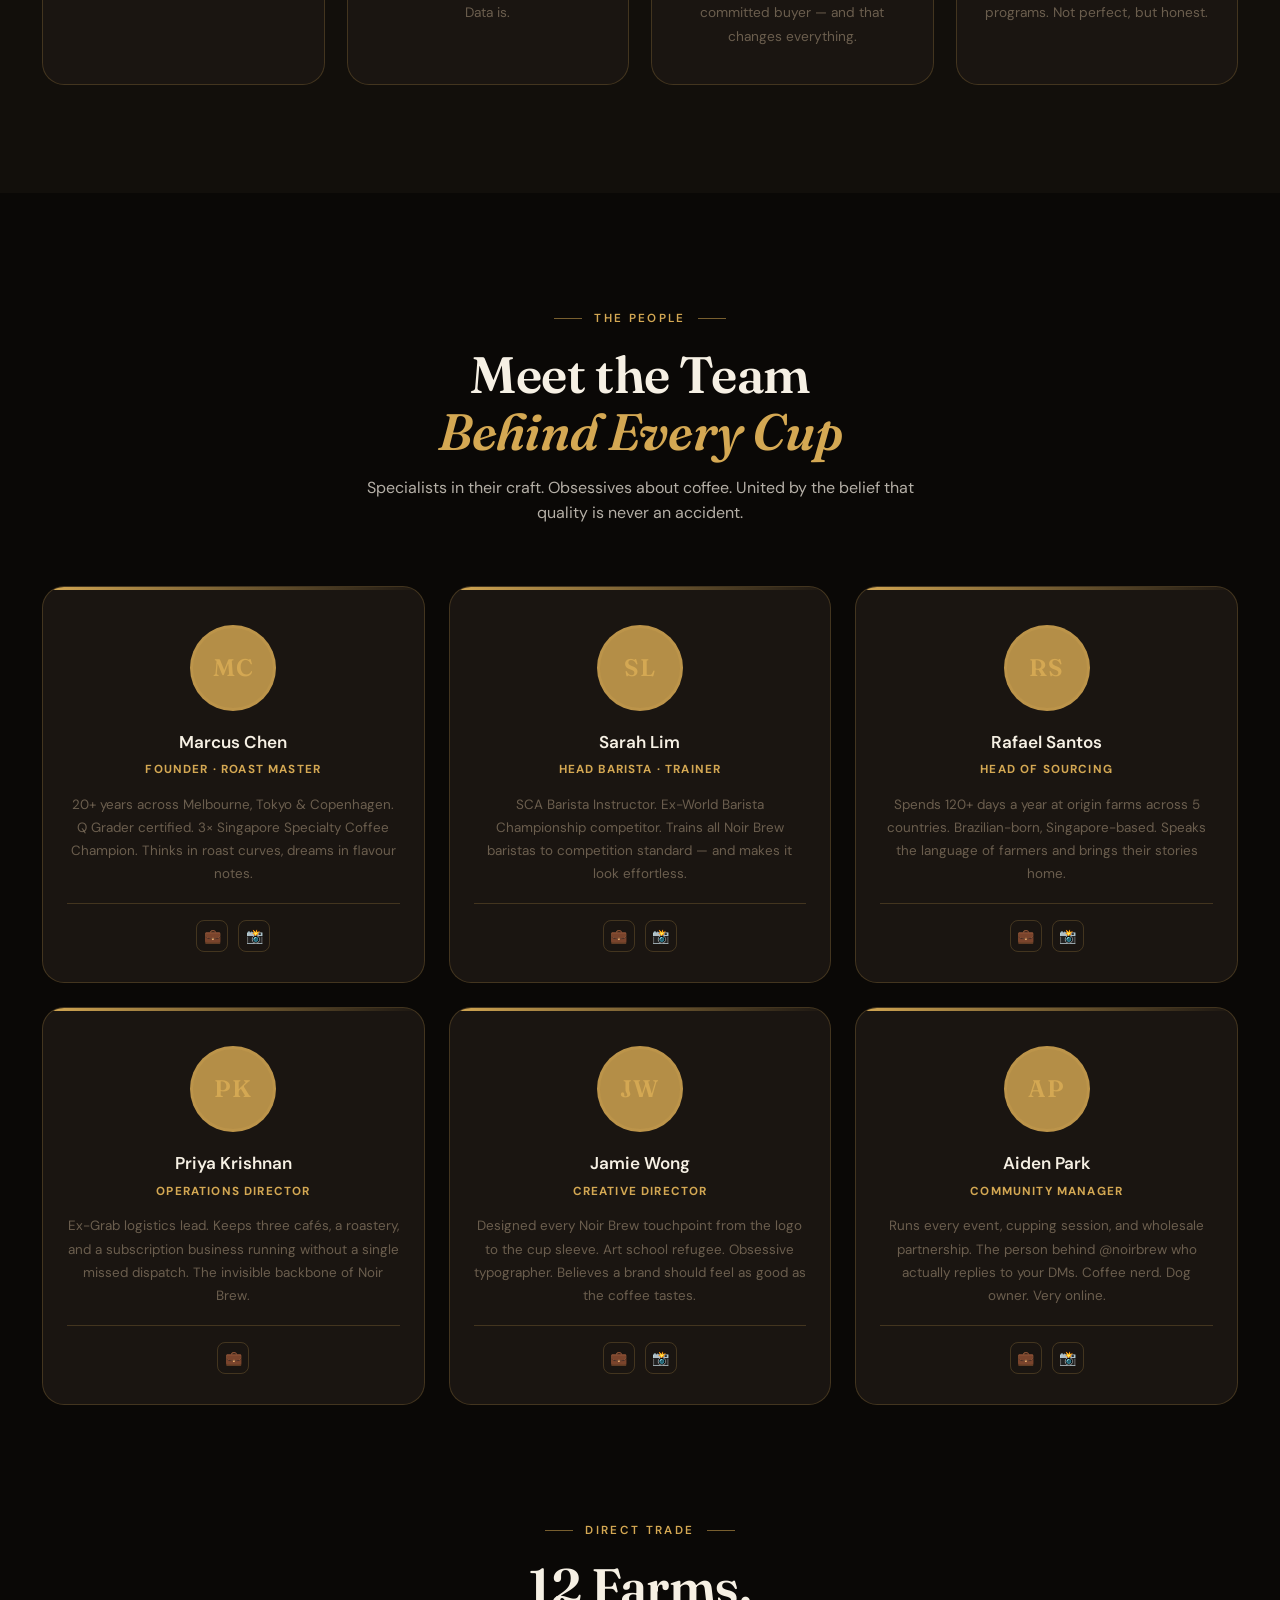
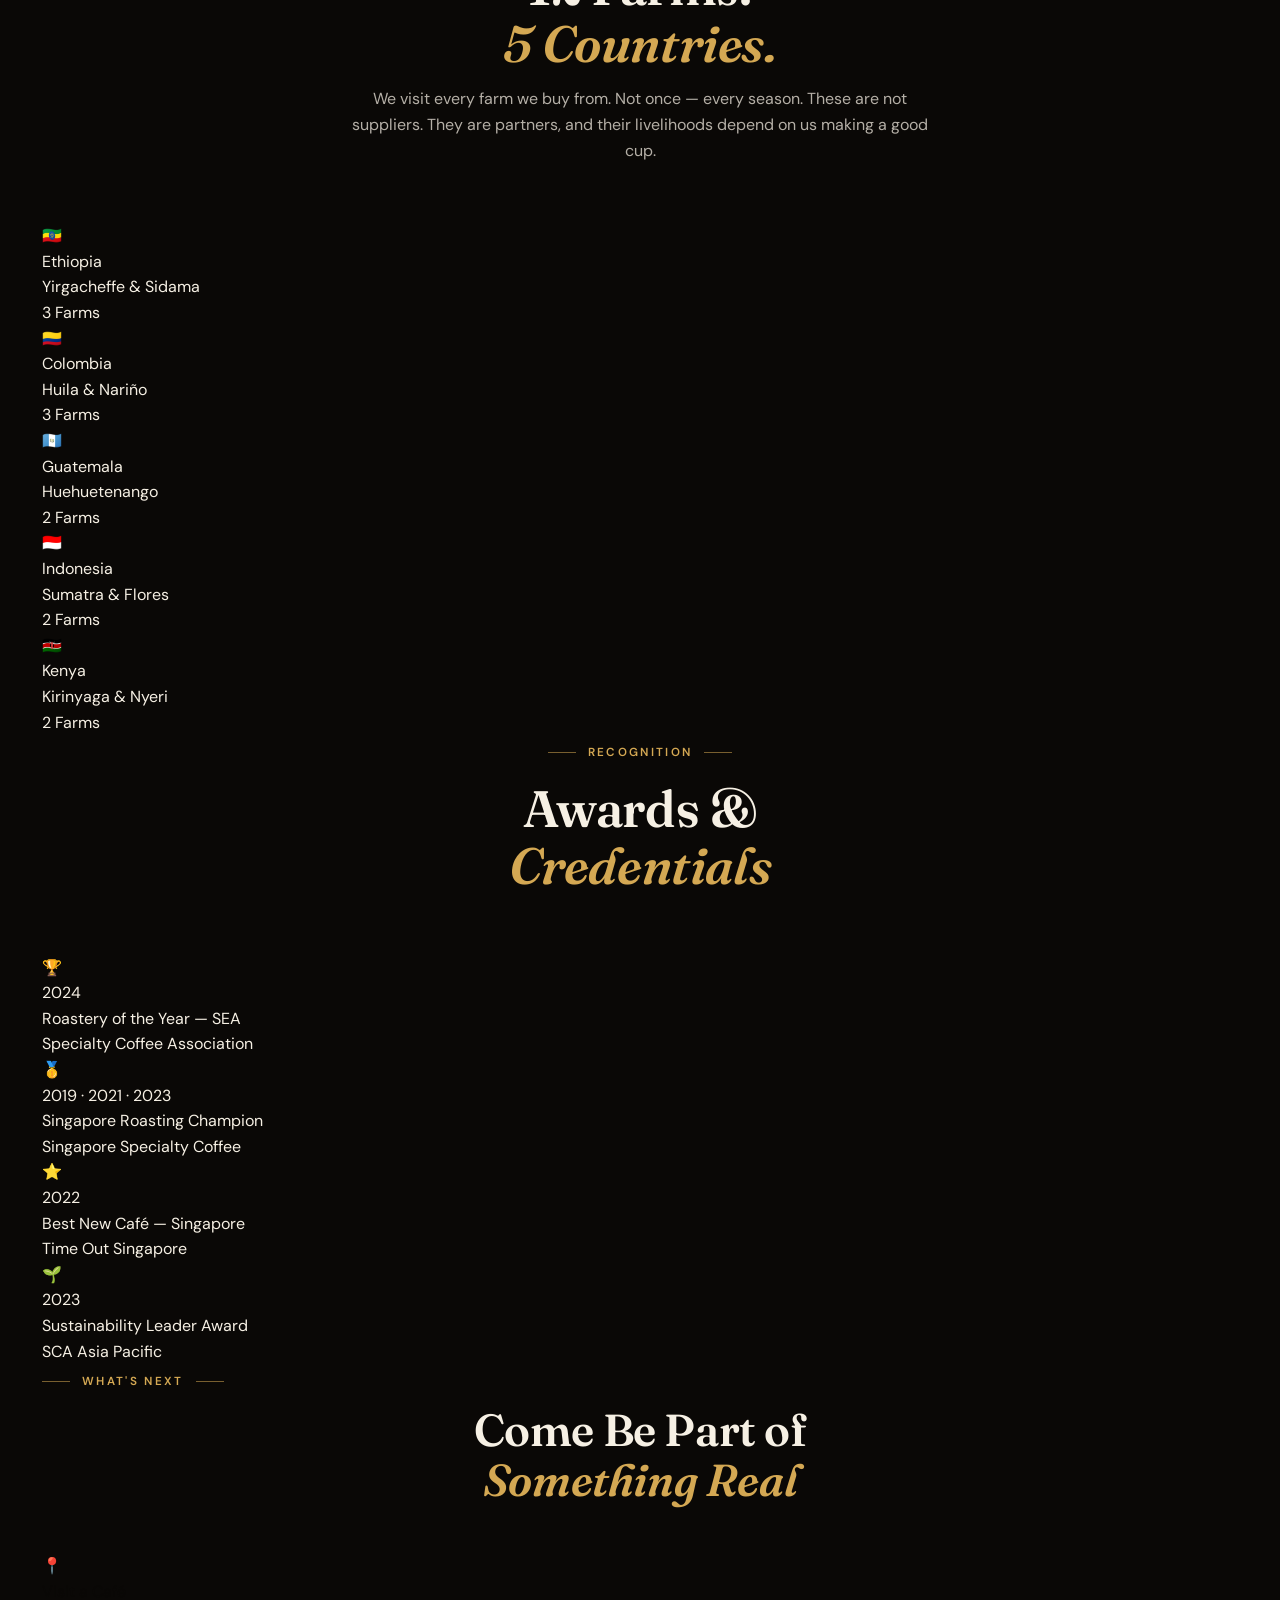
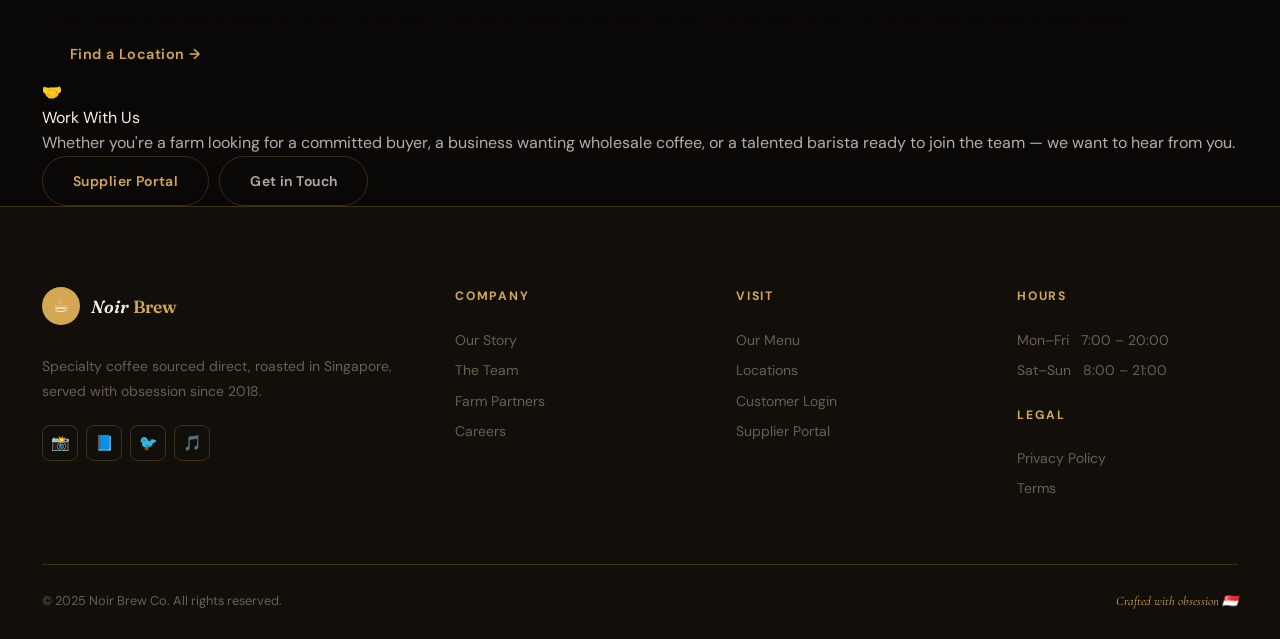
==== commit e9da4606: "Update about.html" ====
--- a/about.html
+++ b/about.html
@@ -1031,6 +1031,85 @@
         () => navbar.classList.toggle("scrolled", window.scrollY > 60),
         { passive: true },
       );
+
+      /* Hamburger */
+      const hb = document.getElementById("hamburger"),
+        mm = document.getElementById("mobMenu"),
+        mo = document.getElementById("mobOverlay");
+      const openM = () => {
+        hb.classList.add("open");
+        mm.classList.add("open");
+        mo.classList.add("show");
+        document.body.style.overflow = "hidden";
+      };
+      const closeM = () => {
+        hb.classList.remove("open");
+        mm.classList.remove("open");
+        mo.classList.remove("show");
+        document.body.style.overflow = "";
+      };
+      hb.addEventListener("click", () =>
+        mm.classList.contains("open") ? closeM() : openM(),
+      );
+      mo.addEventListener("click", closeM);
+
+      /* Dropdown */
+      document.querySelectorAll(".has-dropdown").forEach((dd) => {
+        dd.addEventListener("click", (e) => {
+          const o = dd.classList.contains("open");
+          document
+            .querySelectorAll(".has-dropdown.open")
+            .forEach((d) => d.classList.remove("open"));
+          if (!o) dd.classList.add("open");
+        });
+      });
+      document.addEventListener("click", (e) => {
+        if (!e.target.closest(".has-dropdown"))
+          document
+            .querySelectorAll(".has-dropdown.open")
+            .forEach((d) => d.classList.remove("open"));
+      });
+      /* Theme */
+      const root = document.documentElement,
+        themeBtn = document.getElementById("themeBtn"),
+        curtain = document.getElementById("themeCurtain");
+      let isDark = true;
+      (() => {
+        const s = localStorage.getItem("nbTheme");
+        if (s) {
+          isDark = s === "dark";
+          root.setAttribute("data-theme", s);
+          themeBtn.textContent = isDark ? "🌙" : "☀️";
+        }
+      })();
+      themeBtn.addEventListener("click", () => {
+        curtain.classList.remove("dropping");
+        curtain.offsetHeight;
+        curtain.classList.add("dropping");
+        setTimeout(() => {
+          isDark = !isDark;
+          const n = isDark ? "dark" : "light";
+          root.setAttribute("data-theme", n);
+          themeBtn.textContent = isDark ? "🌙" : "☀️";
+          localStorage.setItem("nbTheme", n);
+        }, 420);
+      });
+
+      /* Scroll Reveal */
+      const revObs = new IntersectionObserver(
+        (entries) => {
+          entries.forEach((e) => {
+            if (e.isIntersecting) {
+              e.target.classList.add("in");
+              revObs.unobserve(e.target);
+            }
+          });
+        },
+        { threshold: 0.1, rootMargin: "0px 0px -30px 0px" },
+      );
+      document
+        .querySelectorAll(".reveal,.reveal-l,.reveal-r,.reveal-s")
+        .forEach((el) => revObs.observe(el));
     </script>
   </body>
 </html>
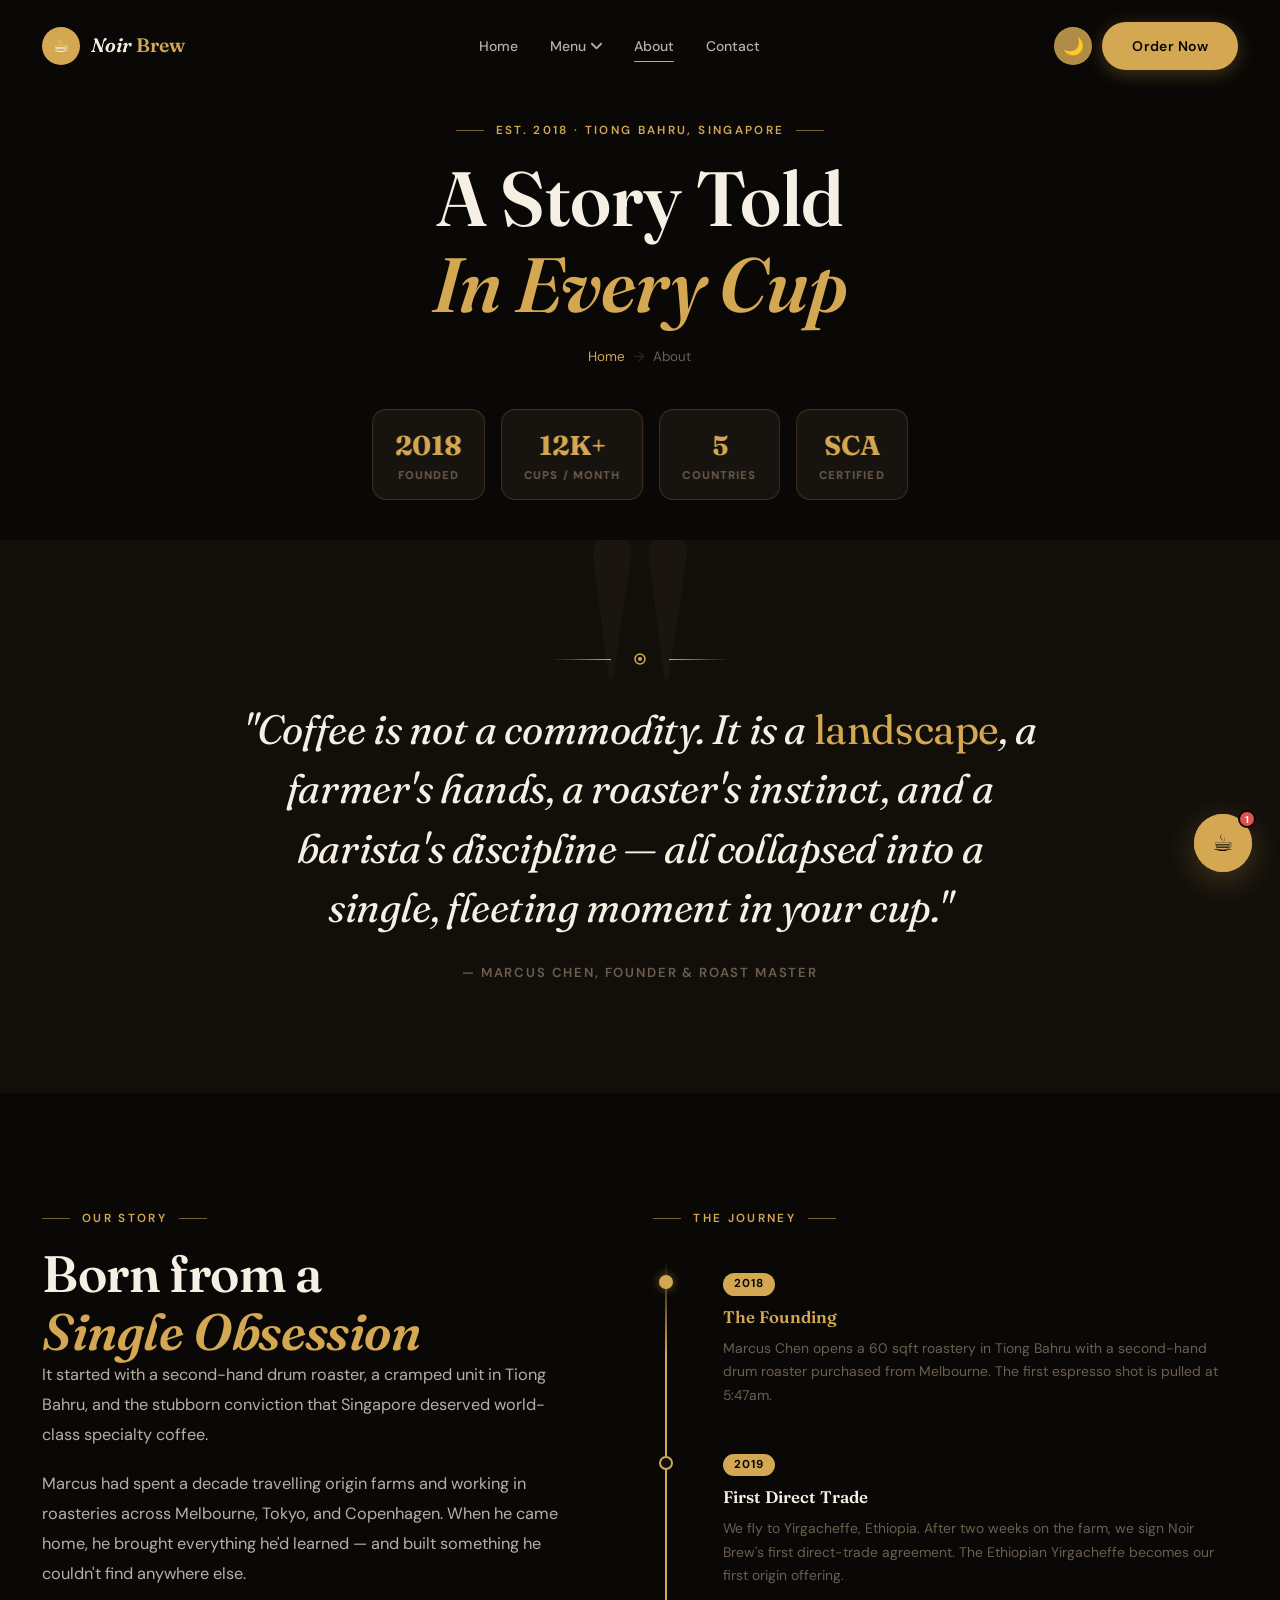
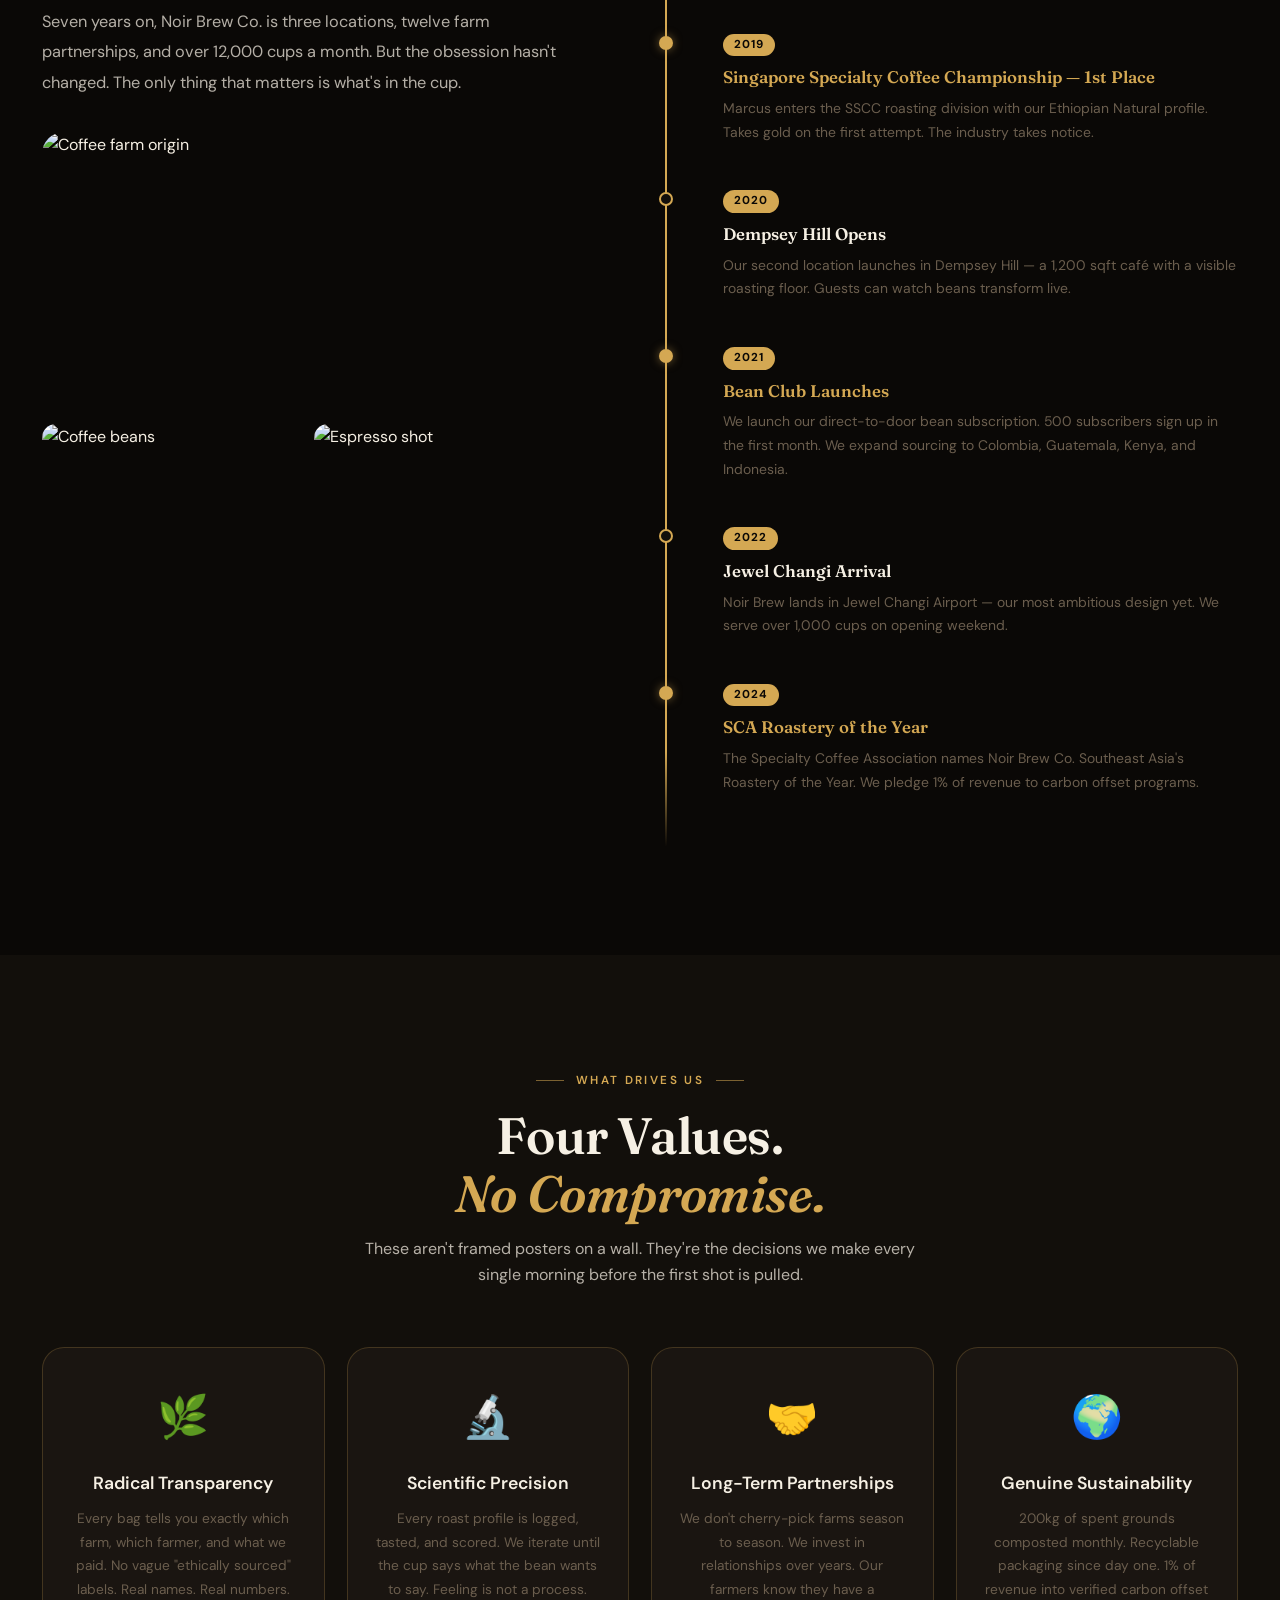
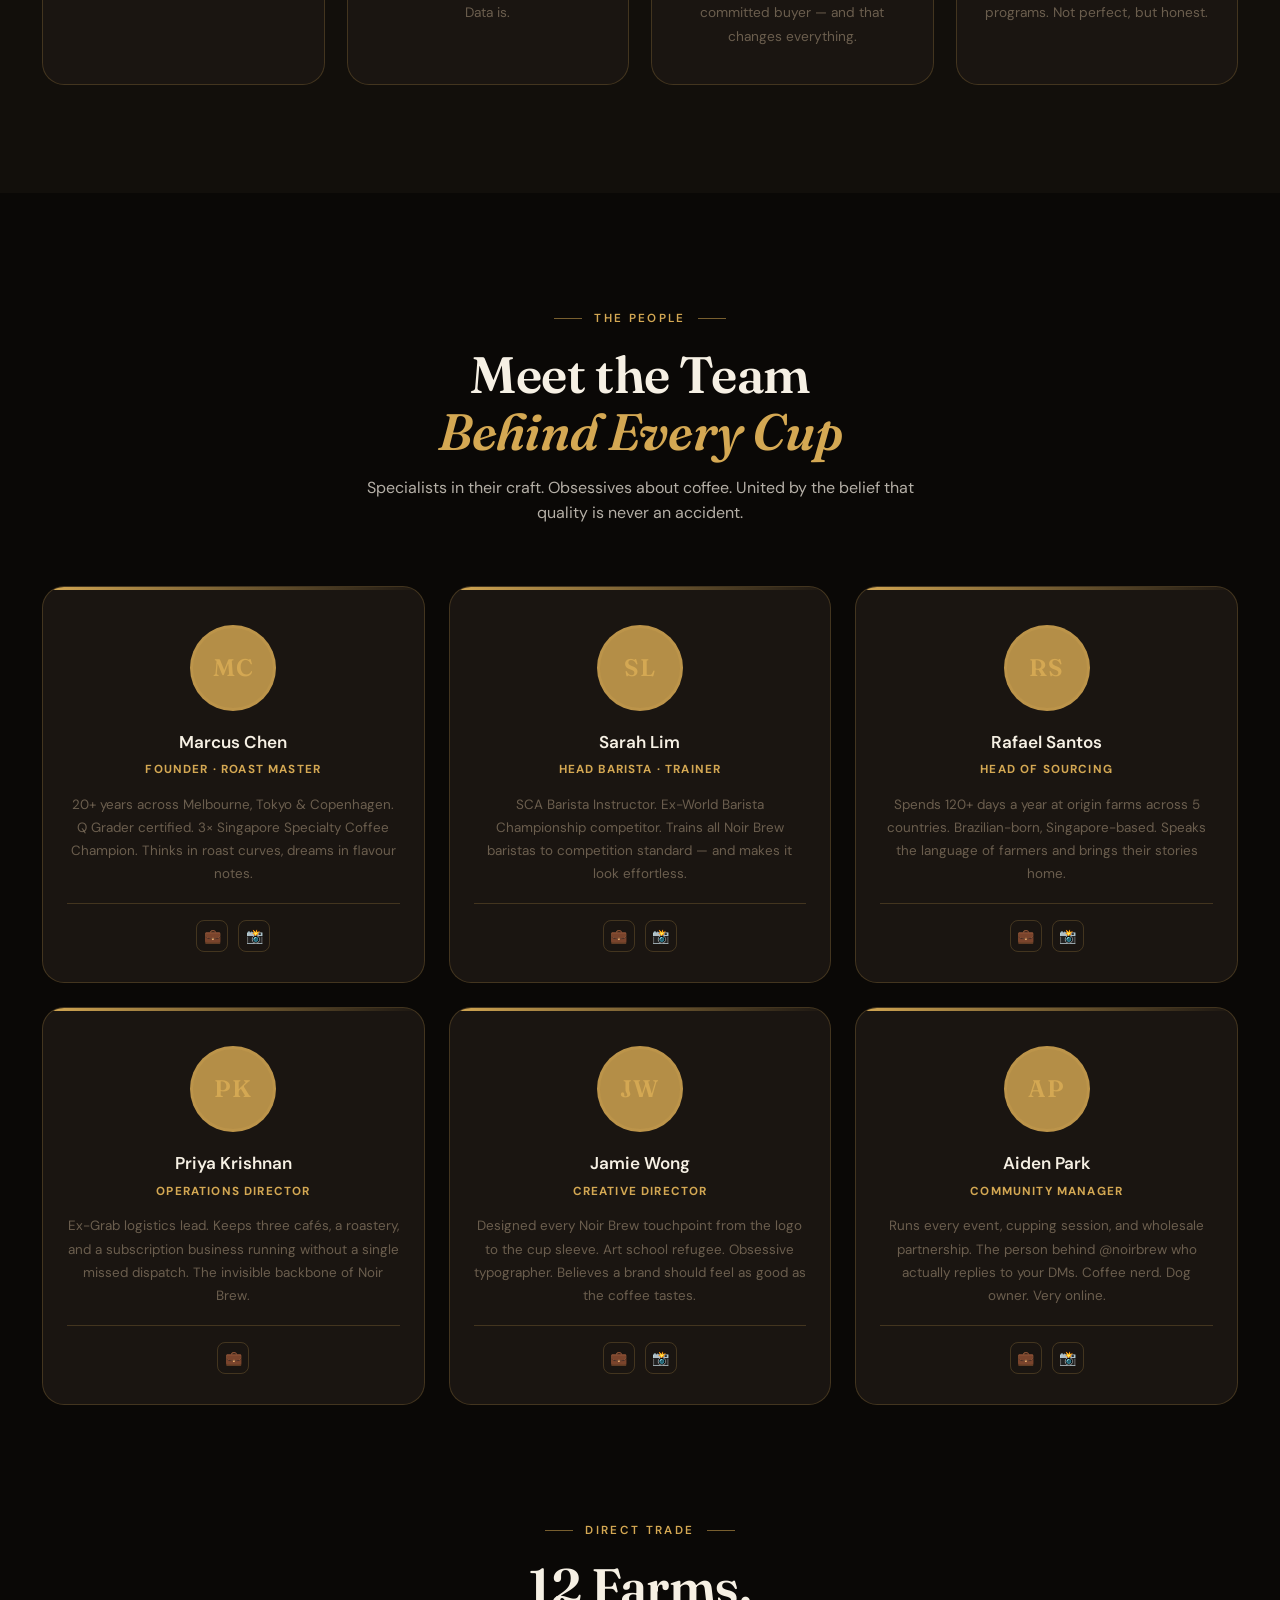
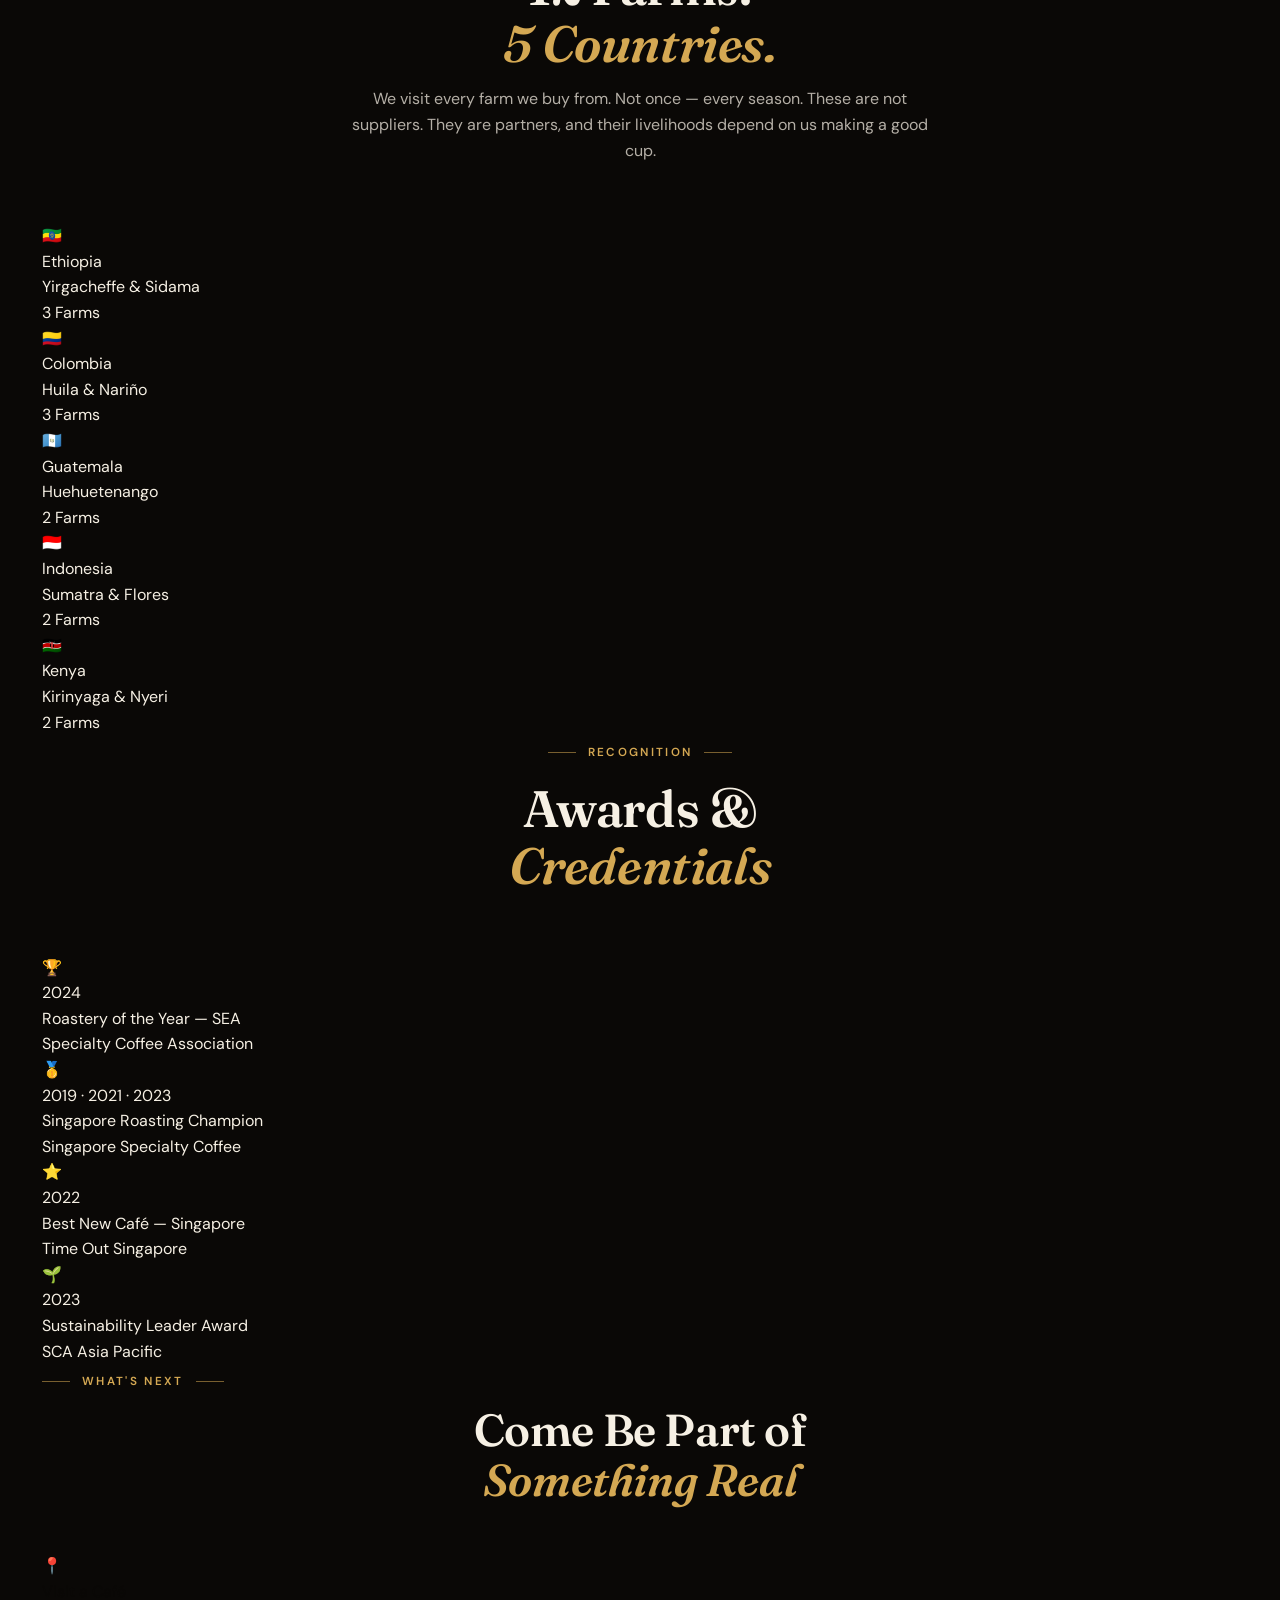
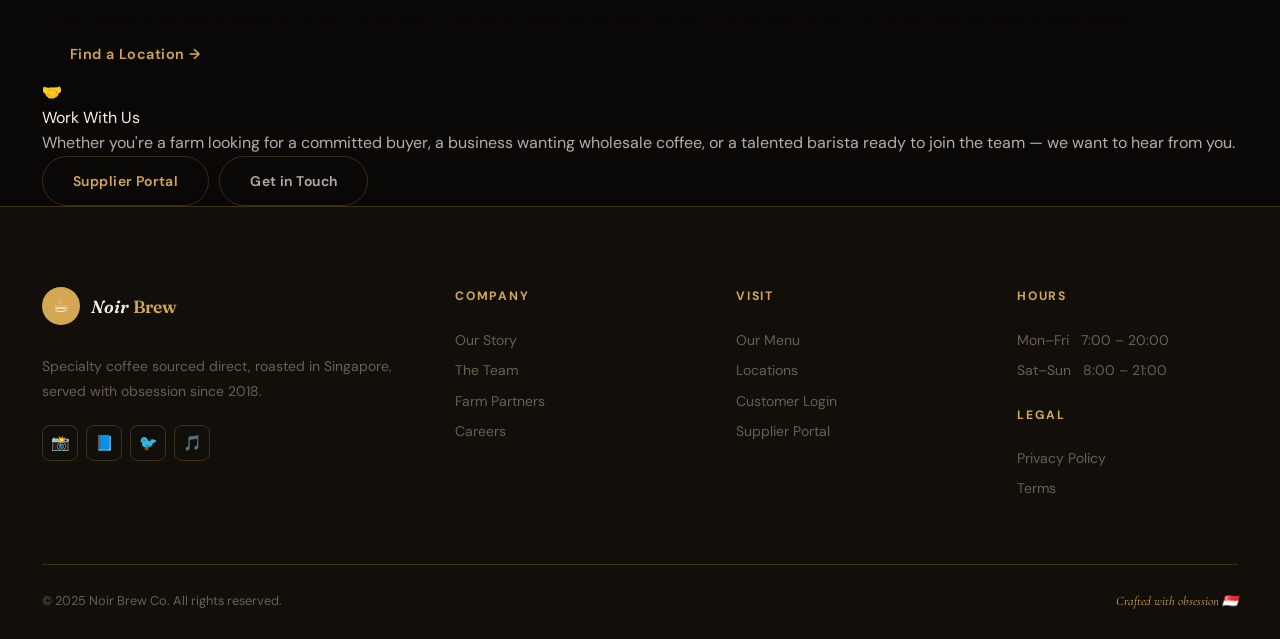
==== commit 30ed056b: "Update about.html" ====
--- a/about.html
+++ b/about.html
@@ -1110,6 +1110,20 @@
       document
         .querySelectorAll(".reveal,.reveal-l,.reveal-r,.reveal-s")
         .forEach((el) => revObs.observe(el));
+
+      /* Timeline items */
+      const tlObs = new IntersectionObserver(
+        (entries) => {
+          entries.forEach((e) => {
+            if (e.isIntersecting) {
+              e.target.classList.add("in");
+              tlObs.unobserve(e.target);
+            }
+          });
+        },
+        { threshold: 0.15 },
+      );
+      document.querySelectorAll("[data-tl]").forEach((el) => tlObs.observe(el));
     </script>
   </body>
 </html>
